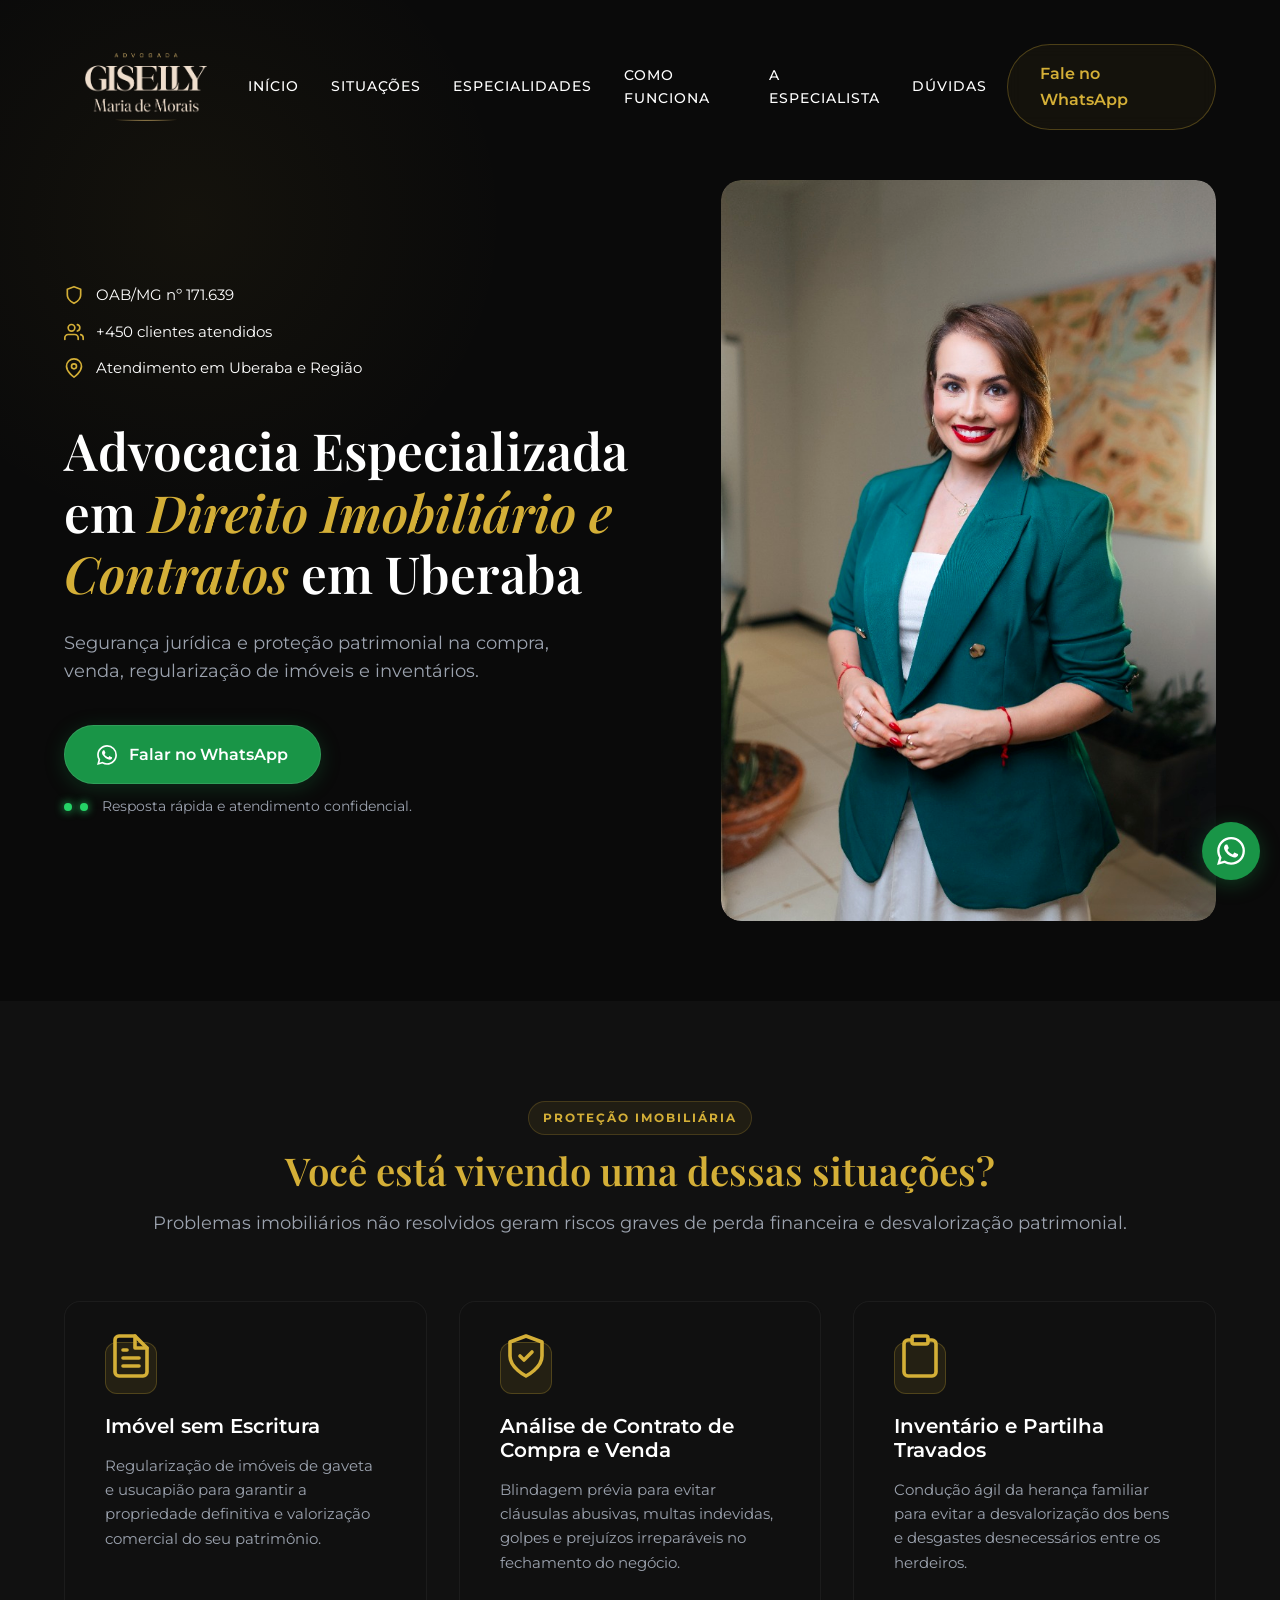
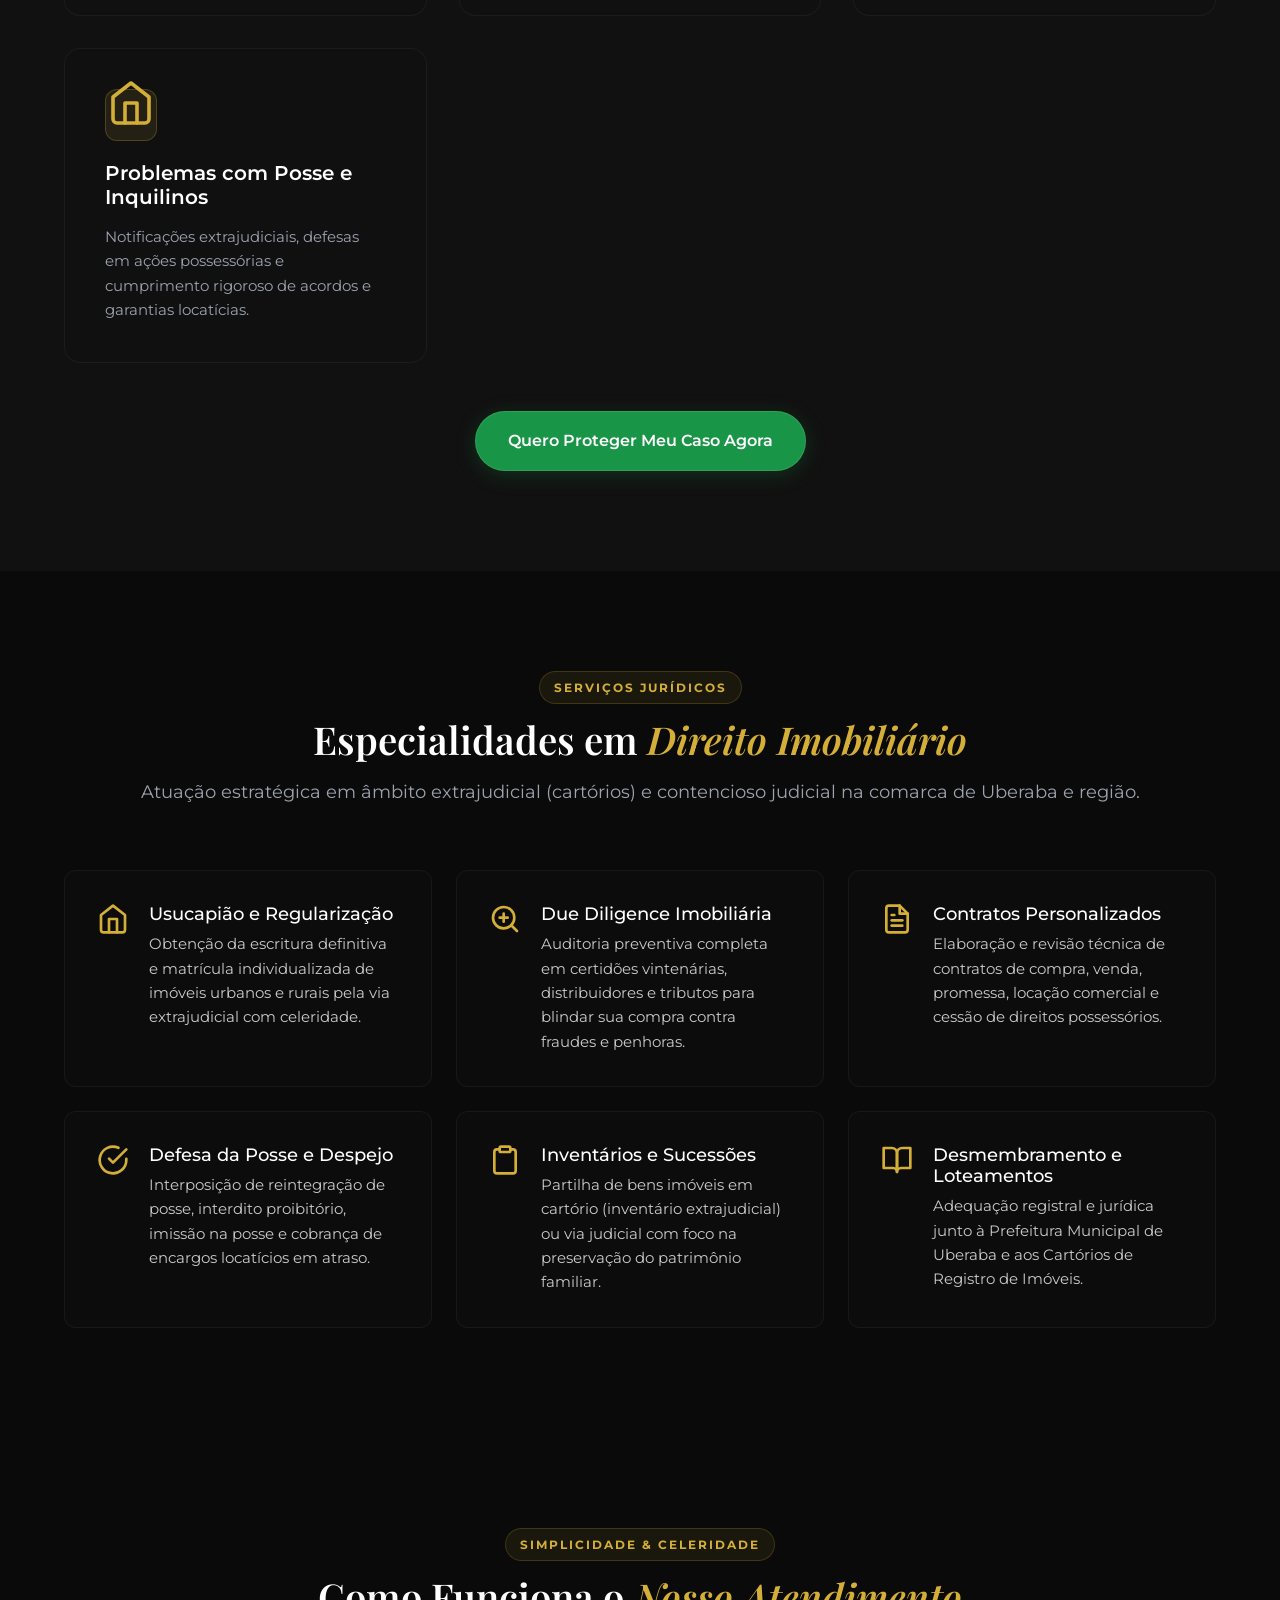
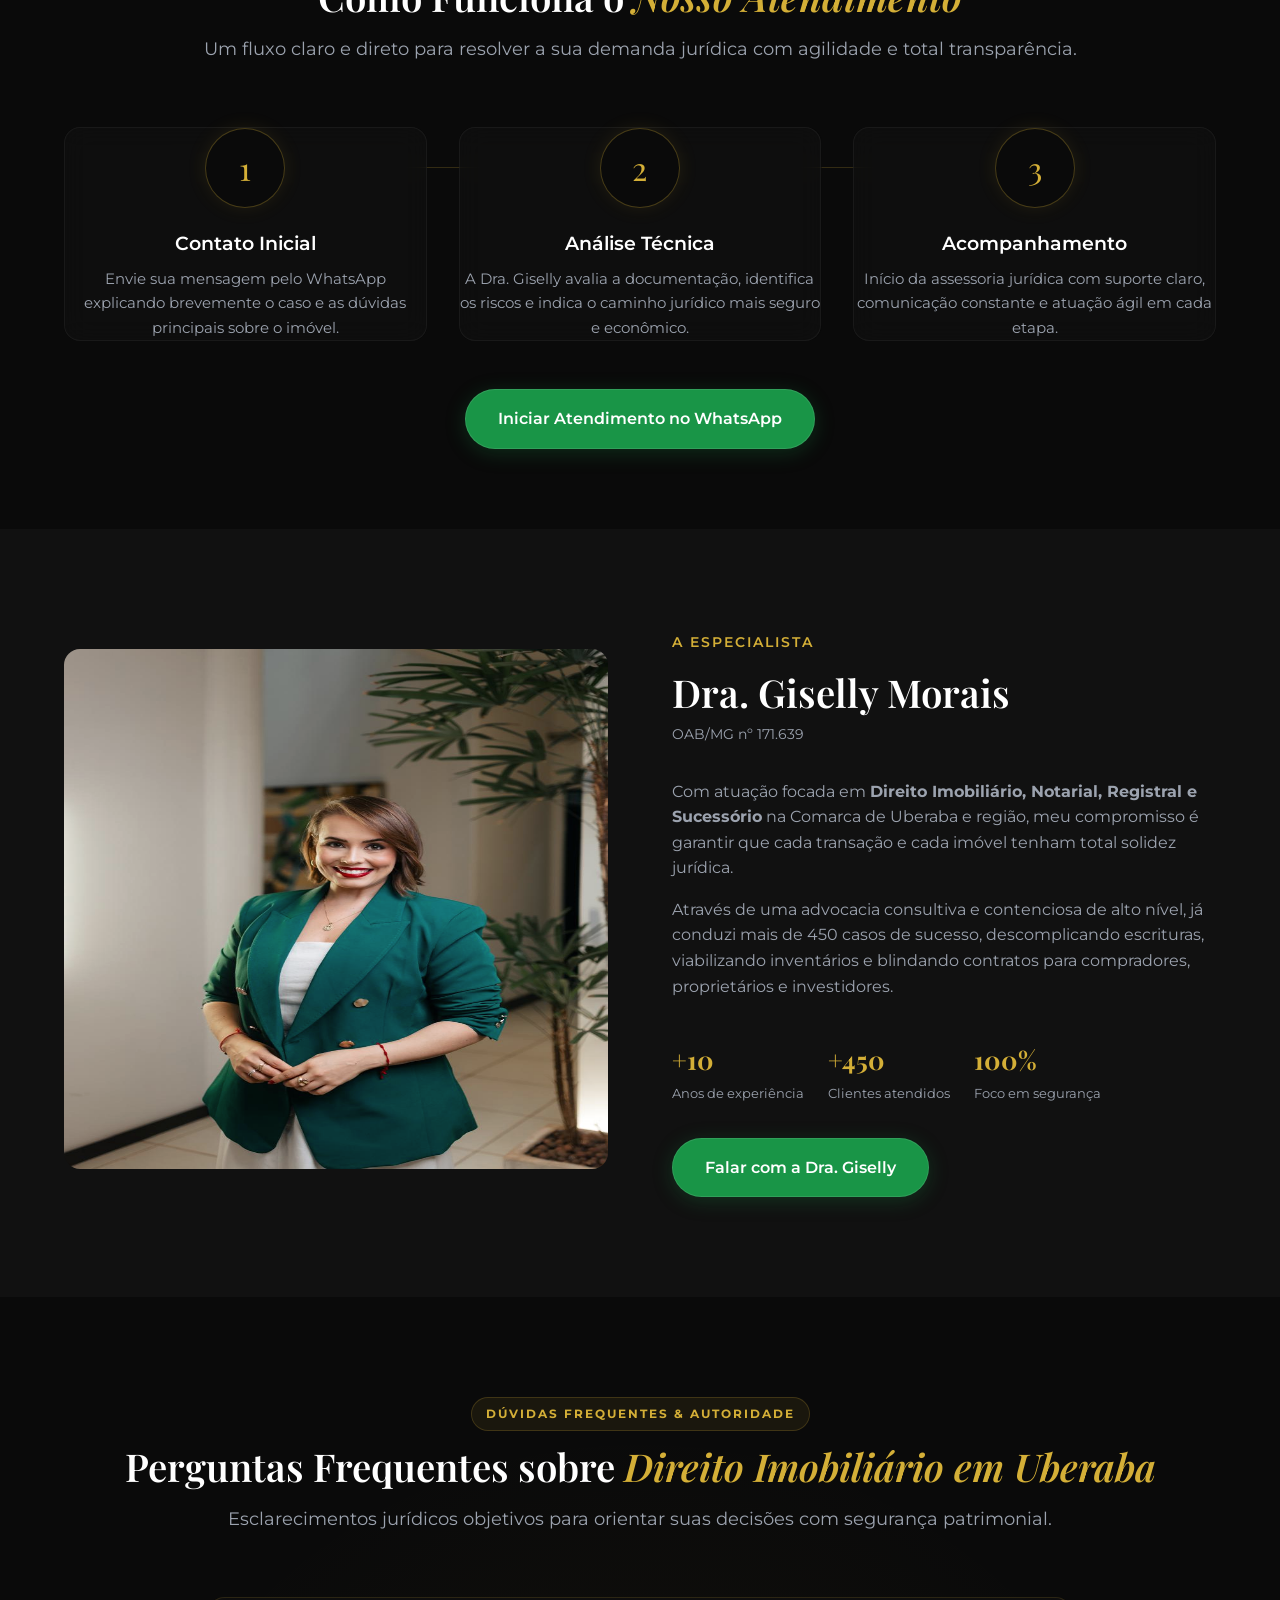
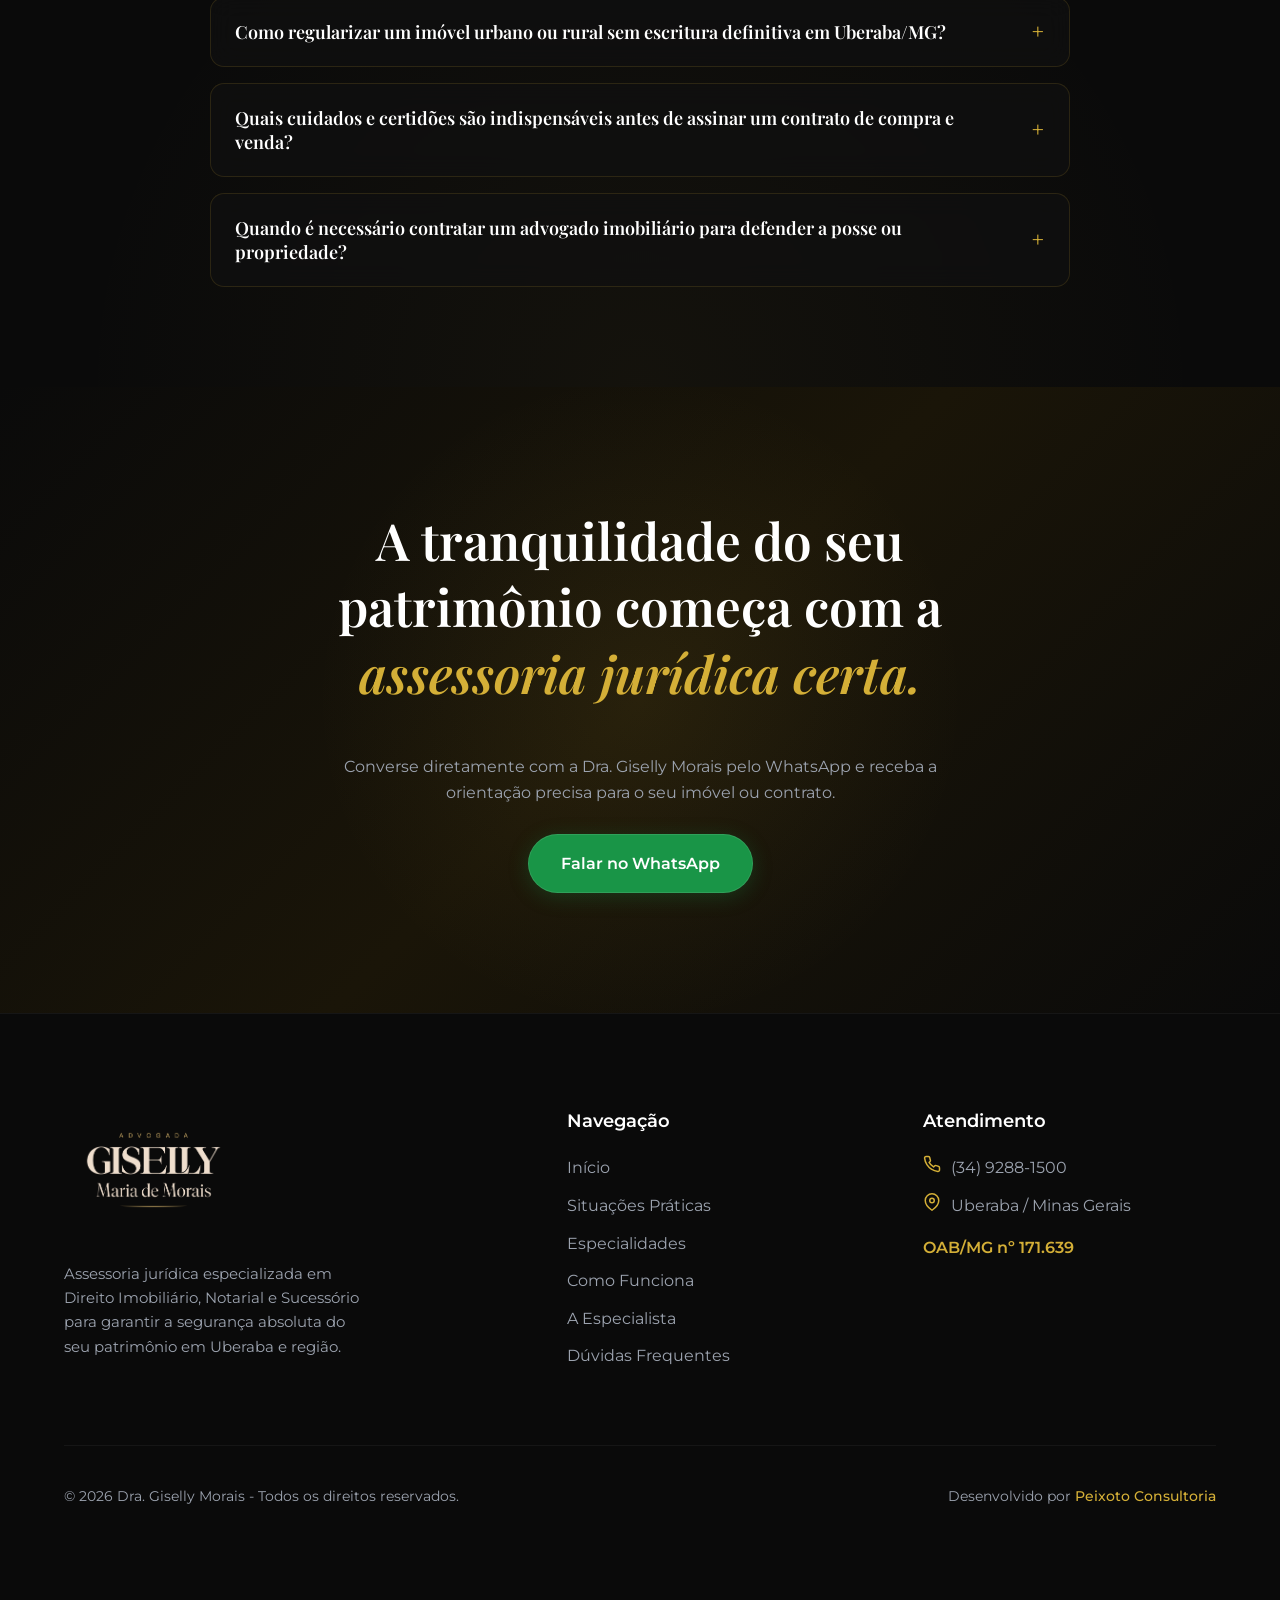
==== index.html @ 1cab0e13 "feat: landing page CRO + SEO Semantico Dra Giselly Morais" ====
<!DOCTYPE html>
<html lang="pt-BR">
<head>
    <!-- Google tag (gtag.js) - Google Ads -->
    <script async src="https://www.googletagmanager.com/gtag/js?id=AW-16658443724"></script>
    <script>
      window.dataLayer = window.dataLayer || [];
      function gtag(){dataLayer.push(arguments);}
      gtag('js', new Date());
      gtag('config', 'AW-16658443724');
    </script>
    <script>
    function gtag_report_conversion(url) {
      var callback = function () {
        if (typeof(url) != 'undefined') {
          window.location = url;
        }
      };
      gtag('event', 'conversion', {
          'send_to': 'AW-16658443724/fCBTCJSKiawcEMzbroc-',
          'value': 1.0,
          'currency': 'BRL',
          'event_callback': callback
      });
      return false;
    }
    </script>

    <meta charset="UTF-8">
    <meta name="google-site-verification" content="yVgAucZfFv1yTHzDepUmLpa5om2t7-0emfUqDovCOzo" />
    <meta name="viewport" content="width=device-width, initial-scale=1.0, viewport-fit=cover" />
    <title>Dra. Giselly Morais | Advocacia Imobiliária e Contratos em Uberaba MG</title>
    <meta name="description" content="Advocacia especializada em Direito Imobiliário, contratos, usucapião, regularização de imóveis e inventários em Uberaba e região. Agende pelo WhatsApp com a Dra. Giselly Morais (OAB/MG 171.639).">
    <link rel="canonical" href="https://gisellymorais.adv.br/" />
    <link rel="icon" type="image/png" href="favicon.png" />
    <link rel="shortcut icon" href="favicon.png" />
    
    <!-- Google Fonts Preconnect -->
    <link rel="preconnect" href="https://fonts.googleapis.com">
    <link rel="preconnect" href="https://fonts.gstatic.com" crossorigin>
    <link href="https://fonts.googleapis.com/css2?family=Montserrat:wght@300;400;500;600;700&family=Playfair+Display:ital,wght@0,400;0,600;0,700;1,400;1,600&display=swap" rel="stylesheet">

    <!-- Premium Landing Assets -->
    <link rel="stylesheet" href="assets/premium-landing.css" />

    <!-- Schema.org JSON-LD (LegalService + FAQPage para GEO & IA) -->
    <script type="application/ld+json">
    {
      "@context": "https://schema.org",
      "@graph": [
        {
          "@type": "Attorney",
          "@id": "https://gisellymorais.adv.br/#attorney",
          "name": "Dra. Giselly Morais Advocacia Imobiliária",
          "image": "https://gisellymorais.adv.br/assets/img/logo-adv.png",
          "url": "https://gisellymorais.adv.br/",
          "telephone": "+55-34-9288-1500",
          "priceRange": "$$",
          "address": {
            "@type": "PostalAddress",
            "addressLocality": "Uberaba",
            "addressRegion": "MG",
            "addressCountry": "BR"
          },
          "geo": {
            "@type": "GeoCoordinates",
            "latitude": -19.747,
            "longitude": -47.939
          },
          "openingHoursSpecification": {
            "@type": "OpeningHoursSpecification",
            "dayOfWeek": [
              "Monday",
              "Tuesday",
              "Wednesday",
              "Thursday",
              "Friday"
            ],
            "opens": "08:30",
            "closes": "18:00"
          },
          "sameAs": [
            "https://www.instagram.com/dra.gisellymorais/"
          ],
          "knowsAbout": [
            "Direito Imobiliário",
            "Regularização de Imóveis",
            "Usucapião Extrajudicial",
            "Due Diligence Imobiliária",
            "Contratos de Compra e Venda",
            "Direito Sucessório e Inventário",
            "Ações Possessórias e Despejo"
          ]
        },
        {
          "@type": "FAQPage",
          "@id": "https://gisellymorais.adv.br/#faq",
          "mainEntity": [
            {
              "@type": "Question",
              "name": "Como regularizar um imóvel urbano ou rural sem escritura definitiva em Uberaba/MG?",
              "acceptedAnswer": {
                "@type": "Answer",
                "text": "A regularização de imóveis sem escritura pública é conduzida principalmente pela via administrativa extrajudicial nos Cartórios de Registro de Imóveis de Uberaba (1º e 2º Ofícios). Conforme a Lei Federal nº 6.015/1973 (Lei de Registros Públicos), imóveis adquiridos por contratos de gaveta, posse prolongada ou pendências de herança podem obter matrícula própria e escritura definitiva por meio de Usucapião Extrajudicial ou Adjudicação Compulsória, garantindo a propriedade jurídica definitiva sem a necessidade de um longo processo judicial."
              }
            },
            {
              "@type": "Question",
              "name": "Quais cuidados e certidões são indispensáveis antes de assinar um contrato de compra e venda?",
              "acceptedAnswer": {
                "@type": "Answer",
                "text": "Antes de assinar qualquer contrato ou realizar pagamentos, é indispensável a realização de uma Due Diligence Imobiliária (auditoria jurídica preventiva de risco). Esse processo inclui a análise da Certidão Vintenária com negativa de ônus e ações no Cartório de Registro de Imóveis competente, certidões negativas de distribuidores cíveis, criminais, fiscais e trabalhistas junto ao Tribunal de Justiça do Estado de Minas Gerais (TJMG) e à Justiça Federal, além de certidões negativas de débitos municipais (IPTU) na Prefeitura de Uberaba, blindando o comprador contra riscos de fraudes, penhoras ou anulação da venda."
              }
            },
            {
              "@type": "Question",
              "name": "Quando é necessário contratar um advogado imobiliário para defender a posse ou propriedade?",
              "acceptedAnswer": {
                "@type": "Answer",
                "text": "A contratação de uma assessoria jurídica especializada é urgente diante de ameaças de invasão (turbação ou esbulho possessório com pedido de liminar de reintegração), rescisões contratuais por atraso na entrega de obras (Lei do Distrato nº 13.786/2018), conflitos com inquilinos ou cobrança de aluguéis em atraso regidos pela Lei do Inquilinato (Lei Federal nº 8.245/1991), e partilhas de bens travadas em inventários. O acompanhamento especializado assegura rapidez cartorial e rigor técnico perante o Poder Judiciário."
              }
            }
          ]
        }
      ]
    }
    </script>
</head>
<body>
    <!-- Navbar -->
    <header class="navbar">
        <div class="container navbar-inner">
            <a href="#inicio" class="nav-logo">
                <img src="assets/img/logo-adv.png" alt="Dra. Giselly Morais - Advocacia Imobiliária" />
            </a>
            <nav class="nav-links">
                <a href="#inicio">Início</a>
                <a href="#situacoes">Situações</a>
                <a href="#servicos">Especialidades</a>
                <a href="#atendimento">Como Funciona</a>
                <a href="#sobre">A Especialista</a>
                <a href="#faq">Dúvidas</a>
            </nav>
            <a href="https://wa.me/553492881500?text=Olá,%20Dra.%20Giselly!%20Preciso%20de%20uma%20orientação%20jurídica%20sobre%20um%20imóvel/contrato." target="_blank" rel="noopener noreferrer" class="btn btn-gold-outline nav-cta">
                Fale no WhatsApp
            </a>
            <button class="nav-toggle" aria-label="Abrir Menu">☰</button>
        </div>
    </header>

    <!-- 1. HERO SECTION (Dobra 1 - Acima da Rolagem) -->
    <section id="inicio" class="hero">
        <div class="hero-bg-glow"></div>
        <div class="container hero-grid">
            <div class="hero-content fade-in-up">
                <div class="hero-badges">
                    <span class="badge">
                        <svg viewBox="0 0 24 24" fill="none" stroke="currentColor" stroke-width="2" stroke-linecap="round" stroke-linejoin="round"><path d="M12 22s8-4 8-10V5l-8-3-8 3v7c0 6 8 10 8 10z"></path></svg>
                        OAB/MG nº 171.639
                    </span>
                    <span class="badge">
                        <svg viewBox="0 0 24 24" fill="none" stroke="currentColor" stroke-width="2" stroke-linecap="round" stroke-linejoin="round"><path d="M17 21v-2a4 4 0 0 0-4-4H5a4 4 0 0 0-4 4v2"></path><circle cx="9" cy="7" r="4"></circle><path d="M23 21v-2a4 4 0 0 0-3-3.87"></path><path d="M16 3.13a4 4 0 0 1 0 7.75"></path></svg>
                        +450 clientes atendidos
                    </span>
                    <span class="badge">
                        <svg viewBox="0 0 24 24" fill="none" stroke="currentColor" stroke-width="2" stroke-linecap="round" stroke-linejoin="round"><path d="M21 10c0 7-9 13-9 13s-9-6-9-13a9 9 0 0 1 18 0z"></path><circle cx="12" cy="10" r="3"></circle></svg>
                        Atendimento em Uberaba e Região
                    </span>
                </div>
                
                <h1>Advocacia Especializada em <span class="text-gold italic">Direito Imobiliário e Contratos</span> em Uberaba</h1>
                <p class="hero-lead">Segurança jurídica e proteção patrimonial na compra, venda, regularização de imóveis e inventários.</p>
                
                <div class="hero-cta-wrapper">
                    <a href="https://wa.me/553492881500?text=Olá,%20Dra.%20Giselly!%20Preciso%20de%20uma%20orientação%20jurídica%20sobre%20um%20imóvel/contrato." target="_blank" rel="noopener noreferrer" class="btn btn-whatsapp pulse-glow">
                        <svg viewBox="0 0 24 24" width="20" height="20" fill="currentColor"><path d="M17.472 14.382c-.297-.149-1.758-.867-2.03-.967-.273-.099-.471-.148-.67.15-.197.297-.767.966-.94 1.164-.173.199-.347.223-.644.075-.297-.15-1.255-.463-2.39-1.475-.883-.788-1.48-1.761-1.653-2.059-.173-.297-.018-.458.13-.606.134-.133.298-.347.446-.52.149-.174.198-.298.298-.497.099-.198.05-.371-.025-.52-.075-.149-.669-1.612-.916-2.207-.242-.579-.487-.5-.669-.51-.173-.008-.371-.01-.57-.01-.198 0-.52.074-.792.372-.272.297-1.04 1.016-1.04 2.479 0 1.462 1.065 2.875 1.213 3.074.149.198 2.096 3.2 5.077 4.487.709.306 1.262.489 1.694.625.712.227 1.36.195 1.871.118.571-.085 1.758-.719 2.006-1.413.248-.694.248-1.289.173-1.413-.074-.124-.272-.198-.57-.347m-5.421 7.403h-.004a9.87 9.87 0 01-5.031-1.378l-.361-.214-3.741.982.998-3.648-.235-.374a9.86 9.86 0 01-1.51-5.26c.001-5.45 4.436-9.884 9.888-9.884 2.64 0 5.122 1.03 6.988 2.898a9.825 9.825 0 012.893 6.994c-.003 5.45-4.437 9.884-9.885 9.884m8.413-18.297A11.815 11.815 0 0012.05 0C5.495 0 .16 5.335.157 11.892c0 2.096.547 4.142 1.588 5.945L.057 24l6.305-1.654a11.882 11.882 0 005.683 1.448h.005c6.554 0 11.89-5.335 11.893-11.893a11.821 11.821 0 00-3.48-8.413z"/></svg>
                        Falar no WhatsApp
                    </a>
                    <span class="microcopy"><i class="dot-online"></i> Resposta rápida e atendimento confidencial.</span>
                </div>
            </div>
            
            <div class="hero-image-wrapper fade-in-up" style="transition-delay: 0.15s">
                <div class="hero-image-frame">
                    <img src="assets/img/giselly-hero.jpg" alt="Dra. Giselly Morais - Advogada em Uberaba" class="hero-image" width="460" height="580" />
                </div>
            </div>
        </div>
    </section>

    <!-- 2. SEÇÃO DE DORES & SITUAÇÕES PRÁTICAS -->
    <section id="situacoes" class="dores-section">
        <div class="container">
            <div class="section-header fade-in-up">
                <span class="section-tag">PROTEÇÃO IMOBILIÁRIA</span>
                <h2 class="text-gold">Você está vivendo uma dessas situações?</h2>
                <p>Problemas imobiliários não resolvidos geram riscos graves de perda financeira e desvalorização patrimonial.</p>
            </div>
            
            <div class="dores-grid">
                <!-- Card 1 -->
                <div class="dor-card glass-panel fade-in-up">
                    <div class="dor-icon-wrap">
                        <svg class="dor-icon" viewBox="0 0 24 24" fill="none" stroke="currentColor" stroke-width="1.8" stroke-linecap="round" stroke-linejoin="round"><path d="M14 2H6a2 2 0 0 0-2 2v16a2 2 0 0 0 2 2h12a2 2 0 0 0 2-2V8z"></path><polyline points="14 2 14 8 20 8"></polyline><line x1="16" y1="13" x2="8" y2="13"></line><line x1="16" y1="17" x2="8" y2="17"></line><polyline points="10 9 9 9 8 9"></polyline></svg>
                    </div>
                    <h3>Imóvel sem Escritura</h3>
                    <p>Regularização de imóveis de gaveta e usucapião para garantir a propriedade definitiva e valorização comercial do seu patrimônio.</p>
                </div>
                
                <!-- Card 2 -->
                <div class="dor-card glass-panel fade-in-up" style="transition-delay: 0.1s">
                    <div class="dor-icon-wrap">
                        <svg class="dor-icon" viewBox="0 0 24 24" fill="none" stroke="currentColor" stroke-width="1.8" stroke-linecap="round" stroke-linejoin="round"><path d="M12 22s8-4 8-10V5l-8-3-8 3v7c0 6 8 10 8 10z"></path><path d="m9 12 2 2 4-4"></path></svg>
                    </div>
                    <h3>Análise de Contrato de Compra e Venda</h3>
                    <p>Blindagem prévia para evitar cláusulas abusivas, multas indevidas, golpes e prejuízos irreparáveis no fechamento do negócio.</p>
                </div>
                
                <!-- Card 3 -->
                <div class="dor-card glass-panel fade-in-up" style="transition-delay: 0.2s">
                    <div class="dor-icon-wrap">
                        <svg class="dor-icon" viewBox="0 0 24 24" fill="none" stroke="currentColor" stroke-width="1.8" stroke-linecap="round" stroke-linejoin="round"><path d="M16 4h2a2 2 0 0 1 2 2v14a2 2 0 0 1-2 2H6a2 2 0 0 1-2-2V6a2 2 0 0 1 2-2h2"></path><rect x="8" y="2" width="8" height="4" rx="1" ry="1"></rect></svg>
                    </div>
                    <h3>Inventário e Partilha Travados</h3>
                    <p>Condução ágil da herança familiar para evitar a desvalorização dos bens e desgastes desnecessários entre os herdeiros.</p>
                </div>
                
                <!-- Card 4 -->
                <div class="dor-card glass-panel fade-in-up" style="transition-delay: 0.3s">
                    <div class="dor-icon-wrap">
                        <svg class="dor-icon" viewBox="0 0 24 24" fill="none" stroke="currentColor" stroke-width="1.8" stroke-linecap="round" stroke-linejoin="round"><path d="M3 9l9-7 9 7v11a2 2 0 0 1-2 2H5a2 2 0 0 1-2-2z"></path><polyline points="9 22 9 12 15 12 15 22"></polyline></svg>
                    </div>
                    <h3>Problemas com Posse e Inquilinos</h3>
                    <p>Notificações extrajudiciais, defesas em ações possessórias e cumprimento rigoroso de acordos e garantias locatícias.</p>
                </div>
            </div>

            <div class="section-center-cta fade-in-up">
                <a href="https://wa.me/553492881500?text=Olá,%20Dra.%20Giselly!%20Preciso%20de%20uma%20orientação%20jurídica%20sobre%20um%20imóvel/contrato." target="_blank" rel="noopener noreferrer" class="btn btn-whatsapp">
                    Quero Proteger Meu Caso Agora
                </a>
            </div>
        </div>
    </section>

    <!-- ESPECIALIDADES -->
    <section id="servicos" class="servicos-section">
        <div class="container">
            <div class="section-header fade-in-up">
                <span class="section-tag">SERVIÇOS JURÍDICOS</span>
                <h2>Especialidades em <span class="text-gold italic">Direito Imobiliário</span></h2>
                <p>Atuação estratégica em âmbito extrajudicial (cartórios) e contencioso judicial na comarca de Uberaba e região.</p>
            </div>
            
            <div class="servicos-grid">
                <div class="servico-card fade-in-up">
                    <svg class="servico-icon" viewBox="0 0 24 24" fill="none" stroke="currentColor" stroke-width="2" stroke-linecap="round" stroke-linejoin="round"><path d="M3 9l9-7 9 7v11a2 2 0 0 1-2 2H5a2 2 0 0 1-2-2z"></path><polyline points="9 22 9 12 15 12 15 22"></polyline></svg>
                    <div class="servico-content">
                        <h3>Usucapião e Regularização</h3>
                        <p>Obtenção da escritura definitiva e matrícula individualizada de imóveis urbanos e rurais pela via extrajudicial com celeridade.</p>
                    </div>
                </div>
                
                <div class="servico-card fade-in-up">
                    <svg class="servico-icon" viewBox="0 0 24 24" fill="none" stroke="currentColor" stroke-width="2" stroke-linecap="round" stroke-linejoin="round"><circle cx="11" cy="11" r="8"></circle><line x1="21" y1="21" x2="16.65" y2="16.65"></line><line x1="11" y1="8" x2="11" y2="14"></line><line x1="8" y1="11" x2="14" y2="11"></line></svg>
                    <div class="servico-content">
                        <h3>Due Diligence Imobiliária</h3>
                        <p>Auditoria preventiva completa em certidões vintenárias, distribuidores e tributos para blindar sua compra contra fraudes e penhoras.</p>
                    </div>
                </div>
                
                <div class="servico-card fade-in-up">
                    <svg class="servico-icon" viewBox="0 0 24 24" fill="none" stroke="currentColor" stroke-width="2" stroke-linecap="round" stroke-linejoin="round"><path d="M14 2H6a2 2 0 0 0-2 2v16a2 2 0 0 0 2 2h12a2 2 0 0 0 2-2V8z"></path><polyline points="14 2 14 8 20 8"></polyline><line x1="16" y1="13" x2="8" y2="13"></line><line x1="16" y1="17" x2="8" y2="17"></line><polyline points="10 9 9 9 8 9"></polyline></svg>
                    <div class="servico-content">
                        <h3>Contratos Personalizados</h3>
                        <p>Elaboração e revisão técnica de contratos de compra, venda, promessa, locação comercial e cessão de direitos possessórios.</p>
                    </div>
                </div>
                
                <div class="servico-card fade-in-up">
                    <svg class="servico-icon" viewBox="0 0 24 24" fill="none" stroke="currentColor" stroke-width="2" stroke-linecap="round" stroke-linejoin="round"><path d="M22 11.08V12a10 10 0 1 1-5.93-9.14"></path><polyline points="22 4 12 14.01 9 11.01"></polyline></svg>
                    <div class="servico-content">
                        <h3>Defesa da Posse e Despejo</h3>
                        <p>Interposição de reintegração de posse, interdito proibitório, imissão na posse e cobrança de encargos locatícios em atraso.</p>
                    </div>
                </div>
                
                <div class="servico-card fade-in-up">
                    <svg class="servico-icon" viewBox="0 0 24 24" fill="none" stroke="currentColor" stroke-width="2" stroke-linecap="round" stroke-linejoin="round"><path d="M16 4h2a2 2 0 0 1 2 2v14a2 2 0 0 1-2 2H6a2 2 0 0 1-2-2V6a2 2 0 0 1 2-2h2"></path><rect x="8" y="2" width="8" height="4" rx="1" ry="1"></rect></svg>
                    <div class="servico-content">
                        <h3>Inventários e Sucessões</h3>
                        <p>Partilha de bens imóveis em cartório (inventário extrajudicial) ou via judicial com foco na preservação do patrimônio familiar.</p>
                    </div>
                </div>
                
                <div class="servico-card fade-in-up">
                    <svg class="servico-icon" viewBox="0 0 24 24" fill="none" stroke="currentColor" stroke-width="2" stroke-linecap="round" stroke-linejoin="round"><path d="M2 3h6a4 4 0 0 1 4 4v14a3 3 0 0 0-3-3H2z"></path><path d="M22 3h-6a4 4 0 0 0-4 4v14a3 3 0 0 1 3-3h7z"></path></svg>
                    <div class="servico-content">
                        <h3>Desmembramento e Loteamentos</h3>
                        <p>Adequação registral e jurídica junto à Prefeitura Municipal de Uberaba e aos Cartórios de Registro de Imóveis.</p>
                    </div>
                </div>
            </div>
        </div>
    </section>

    <!-- 3. FLUXO DE ATENDIMENTO (3 Passos) -->
    <section id="atendimento" class="como-funciona-section">
        <div class="container">
            <div class="section-header fade-in-up">
                <span class="section-tag">SIMPLICIDADE & CELERIDADE</span>
                <h2>Como Funciona o <span class="text-gold italic">Nosso Atendimento</span></h2>
                <p>Um fluxo claro e direto para resolver a sua demanda jurídica com agilidade e total transparência.</p>
            </div>
            
            <div class="como-funciona-grid">
                <!-- Passo 1 -->
                <div class="passo-card glass-panel fade-in-up">
                    <div class="passo-numero">1</div>
                    <h3>Contato Inicial</h3>
                    <p>Envie sua mensagem pelo WhatsApp explicando brevemente o caso e as dúvidas principais sobre o imóvel.</p>
                </div>
                
                <!-- Passo 2 -->
                <div class="passo-card glass-panel fade-in-up" style="transition-delay: 0.1s">
                    <div class="passo-numero">2</div>
                    <h3>Análise Técnica</h3>
                    <p>A Dra. Giselly avalia a documentação, identifica os riscos e indica o caminho jurídico mais seguro e econômico.</p>
                </div>
                
                <!-- Passo 3 -->
                <div class="passo-card glass-panel fade-in-up" style="transition-delay: 0.2s">
                    <div class="passo-numero">3</div>
                    <h3>Acompanhamento</h3>
                    <p>Início da assessoria jurídica com suporte claro, comunicação constante e atuação ágil em cada etapa.</p>
                </div>
            </div>

            <div class="section-center-cta fade-in-up">
                <a href="https://wa.me/553492881500?text=Olá,%20Dra.%20Giselly!%20Preciso%20de%20uma%20orientação%20jurídica%20sobre%20um%20imóvel/contrato." target="_blank" rel="noopener noreferrer" class="btn btn-whatsapp">
                    Iniciar Atendimento no WhatsApp
                </a>
            </div>
        </div>
    </section>

    <!-- SOBRE A ESPECIALISTA -->
    <section id="sobre" class="sobre-section">
        <div class="container sobre-grid">
            <div class="sobre-image-wrapper fade-in-up">
                <div class="sobre-image-frame">
                    <img src="assets/img/giselly-sobre.jpg" alt="Dra. Giselly Morais - Advogada Especialista em Direito Imobiliário" class="sobre-image" width="440" height="520" />
                </div>
            </div>
            <div class="sobre-content fade-in-up">
                <span class="sobre-label">A ESPECIALISTA</span>
                <h2>Dra. Giselly Morais</h2>
                <span class="sobre-oab">OAB/MG nº 171.639</span>
                
                <div class="sobre-bio">
                    <p>Com atuação focada em <strong>Direito Imobiliário, Notarial, Registral e Sucessório</strong> na Comarca de Uberaba e região, meu compromisso é garantir que cada transação e cada imóvel tenham total solidez jurídica.</p>
                    <p>Através de uma advocacia consultiva e contenciosa de alto nível, já conduzi mais de 450 casos de sucesso, descomplicando escrituras, viabilizando inventários e blindando contratos para compradores, proprietários e investidores.</p>
                </div>

                <div class="numeros-inline">
                    <div class="num-box">
                        <strong>+10</strong>
                        <span>Anos de experiência</span>
                    </div>
                    <div class="num-box">
                        <strong>+450</strong>
                        <span>Clientes atendidos</span>
                    </div>
                    <div class="num-box">
                        <strong>100%</strong>
                        <span>Foco em segurança</span>
                    </div>
                </div>
                
                <a href="https://wa.me/553492881500?text=Olá,%20Dra.%20Giselly!%20Preciso%20de%20uma%20orientação%20jurídica%20sobre%20um%20imóvel/contrato." target="_blank" rel="noopener noreferrer" class="btn btn-whatsapp">
                    Falar com a Dra. Giselly
                </a>
            </div>
        </div>
    </section>

    <!-- 4. SEÇÃO DE FAQ ESTRUTURADO (SEO Semântico & GEO - Acordeão Interativo) -->
    <section id="faq" class="faq-section">
        <div class="container">
            <div class="section-header fade-in-up">
                <span class="section-tag">DÚVIDAS FREQUENTES & AUTORIDADE</span>
                <h2>Perguntas Frequentes sobre <span class="text-gold italic">Direito Imobiliário em Uberaba</span></h2>
                <p>Esclarecimentos jurídicos objetivos para orientar suas decisões com segurança patrimonial.</p>
            </div>

            <div class="faq-accordion">
                <!-- Pergunta 1 -->
                <div class="faq-item glass-panel fade-in-up">
                    <button type="button" class="faq-question" aria-expanded="false">
                        <span>Como regularizar um imóvel urbano ou rural sem escritura definitiva em Uberaba/MG?</span>
                        <span class="faq-icon" aria-hidden="true">+</span>
                    </button>
                    <div class="faq-answer">
                        <div class="faq-answer-inner">
                            <p><strong>A regularização de imóveis sem escritura pública é conduzida principalmente pela via administrativa extrajudicial nos Cartórios de Registro de Imóveis de Uberaba (1º e 2º Ofícios).</strong></p>
                            <p>Conforme a Lei Federal nº 6.015/1973 (Lei de Registros Públicos), imóveis adquiridos por contratos de gaveta, posse prolongada ou pendências de herança podem obter matrícula própria e escritura definitiva por meio de <strong>Usucapião Extrajudicial</strong> ou <strong>Adjudicação Compulsória</strong>.</p>
                            <p>Esse procedimento em cartório de notas e registros elimina a morosidade do Judiciário, assegurando a propriedade jurídica plena e permitindo que o imóvel seja vendido, financiado ou transmitido a herdeiros sem entraves.</p>
                        </div>
                    </div>
                </div>

                <!-- Pergunta 2 -->
                <div class="faq-item glass-panel fade-in-up" style="transition-delay: 0.1s">
                    <button type="button" class="faq-question" aria-expanded="false">
                        <span>Quais cuidados e certidões são indispensáveis antes de assinar um contrato de compra e venda?</span>
                        <span class="faq-icon" aria-hidden="true">+</span>
                    </button>
                    <div class="faq-answer">
                        <div class="faq-answer-inner">
                            <p><strong>Antes de assinar qualquer contrato ou realizar pagamentos, é indispensável a realização de uma Due Diligence Imobiliária (auditoria jurídica preventiva de risco).</strong></p>
                            <p>Essa auditoria abrange a análise da Certidão Vintenária com negativa de ônus reais e ações no Cartório de Registro de Imóveis competente, certidões negativas de distribuidores cíveis, criminais, fiscais e trabalhistas junto ao Tribunal de Justiça do Estado de Minas Gerais (TJMG) e à Justiça Federal, além da Certidão Negativa de Débitos Municipais (IPTU) na Prefeitura Municipal de Uberaba.</p>
                            <p>Esse exame técnico criterioso impede a perda do bem por fraudes contra credores, penhoras fiscais ou vícios ocultos do antigo vendedor.</p>
                        </div>
                    </div>
                </div>

                <!-- Pergunta 3 -->
                <div class="faq-item glass-panel fade-in-up" style="transition-delay: 0.2s">
                    <button type="button" class="faq-question" aria-expanded="false">
                        <span>Quando é necessário contratar um advogado imobiliário para defender a posse ou propriedade?</span>
                        <span class="faq-icon" aria-hidden="true">+</span>
                    </button>
                    <div class="faq-answer">
                        <div class="faq-answer-inner">
                            <p><strong>A contratação de uma assessoria jurídica especializada é urgente diante de ameaças de invasão, litígios contratuais ou inadimplência grave.</strong></p>
                            <p>Os principais cenários envolvem: (1) Ações possessórias de reintegração de posse e interdito proibitório em caso de esbulho ou turbação; (2) Rescisões contratuais por atraso na entrega de obras com base na Lei do Distrato Imobiliário (Lei nº 13.786/2018); (3) Despejo e cobrança de aluguéis regidos pela Lei do Inquilinato (Lei Federal nº 8.245/1991); e (4) Partilhas litigiosas em inventários.</p>
                            <p>A intervenção ágil de um advogado especialista impede a perda de prazos liminares decisivos e preserva o valor de mercado do imóvel.</p>
                        </div>
                    </div>
                </div>
            </div>
        </div>
    </section>

    <!-- CTA FINAL -->
    <section id="contato" class="cta-final-section">
        <div class="cta-final-glow"></div>
        <div class="container cta-final-content">
            <h2 class="fade-in-up">A tranquilidade do seu patrimônio começa com a <span class="text-gold italic">assessoria jurídica certa.</span></h2>
            <p class="fade-in-up" style="max-width: 620px; margin: 0 auto 28px; color: var(--text-muted);">Converse diretamente com a Dra. Giselly Morais pelo WhatsApp e receba a orientação precisa para o seu imóvel ou contrato.</p>
            <a href="https://wa.me/553492881500?text=Olá,%20Dra.%20Giselly!%20Preciso%20de%20uma%20orientação%20jurídica%20sobre%20um%20imóvel/contrato." target="_blank" rel="noopener noreferrer" class="btn btn-whatsapp fade-in-up pulse-glow" style="transition-delay: 0.15s;">
                Falar no WhatsApp
            </a>
        </div>
    </section>

    <!-- FOOTER -->
    <footer class="footer">
        <div class="container">
            <div class="footer-grid">
                <div class="footer-brand">
                    <img src="assets/img/logo-adv.png" alt="Dra. Giselly Morais Logo" />
                    <p>Assessoria jurídica especializada em Direito Imobiliário, Notarial e Sucessório para garantir a segurança absoluta do seu patrimônio em Uberaba e região.</p>
                </div>
                
                <div class="footer-nav">
                    <h4 class="footer-title">Navegação</h4>
                    <ul class="footer-links">
                        <li><a href="#inicio">Início</a></li>
                        <li><a href="#situacoes">Situações Práticas</a></li>
                        <li><a href="#servicos">Especialidades</a></li>
                        <li><a href="#atendimento">Como Funciona</a></li>
                        <li><a href="#sobre">A Especialista</a></li>
                        <li><a href="#faq">Dúvidas Frequentes</a></li>
                    </ul>
                </div>
                
                <div class="footer-contact">
                    <h4 class="footer-title">Atendimento</h4>
                    <p>
                        <svg viewBox="0 0 24 24" fill="none" stroke="currentColor" stroke-width="2" stroke-linecap="round" stroke-linejoin="round"><path d="M22 16.92v3a2 2 0 0 1-2.18 2 19.79 19.79 0 0 1-8.63-3.07 19.5 19.5 0 0 1-6-6 19.79 19.79 0 0 1-3.07-8.67A2 2 0 0 1 4.11 2h3a2 2 0 0 1 2 1.72 12.84 12.84 0 0 0 .7 2.81 2 2 0 0 1-.45 2.11L8.09 9.91a16 16 0 0 0 6 6l1.27-1.27a2 2 0 0 1 2.11-.45 12.84 12.84 0 0 0 2.81.7A2 2 0 0 1 22 16.92z"></path></svg>
                        (34) 9288-1500
                    </p>
                    <p>
                        <svg viewBox="0 0 24 24" fill="none" stroke="currentColor" stroke-width="2" stroke-linecap="round" stroke-linejoin="round"><path d="M21 10c0 7-9 13-9 13s-9-6-9-13a9 9 0 0 1 18 0z"></path><circle cx="12" cy="10" r="3"></circle></svg>
                        Uberaba / Minas Gerais
                    </p>
                    <p class="oab-highlight">OAB/MG nº 171.639</p>
                </div>
            </div>
            
            <div class="footer-bottom">
                <span>&copy; 2026 Dra. Giselly Morais - Todos os direitos reservados.</span>
                <span class="developer-credit">Desenvolvido por <a href="https://instagram.com/peixoto.consultoria" target="_blank" rel="noopener noreferrer">Peixoto Consultoria</a></span>
            </div>
        </div>
    </footer>

    <!-- 5. BOTÃO FLUTUANTE DE WHATSAPP -->
    <a href="https://wa.me/553492881500?text=Olá,%20Dra.%20Giselly!%20Preciso%20de%20uma%20orientação%20jurídica%20sobre%20um%20imóvel/contrato." target="_blank" rel="noopener noreferrer" class="whatsapp-float" aria-label="Fale conosco no WhatsApp">
        <svg viewBox="0 0 24 24" xmlns="http://www.w3.org/2000/svg">
            <path d="M17.472 14.382c-.297-.149-1.758-.867-2.03-.967-.273-.099-.471-.148-.67.15-.197.297-.767.966-.94 1.164-.173.199-.347.223-.644.075-.297-.15-1.255-.463-2.39-1.475-.883-.788-1.48-1.761-1.653-2.059-.173-.297-.018-.458.13-.606.134-.133.298-.347.446-.52.149-.174.198-.298.298-.497.099-.198.05-.371-.025-.52-.075-.149-.669-1.612-.916-2.207-.242-.579-.487-.5-.669-.51-.173-.008-.371-.01-.57-.01-.198 0-.52.074-.792.372-.272.297-1.04 1.016-1.04 2.479 0 1.462 1.065 2.875 1.213 3.074.149.198 2.096 3.2 5.077 4.487.709.306 1.262.489 1.694.625.712.227 1.36.195 1.871.118.571-.085 1.758-.719 2.006-1.413.248-.694.248-1.289.173-1.413-.074-.124-.272-.198-.57-.347m-5.421 7.403h-.004a9.87 9.87 0 01-5.031-1.378l-.361-.214-3.741.982.998-3.648-.235-.374a9.86 9.86 0 01-1.51-5.26c.001-5.45 4.436-9.884 9.888-9.884 2.64 0 5.122 1.03 6.988 2.898a9.825 9.825 0 012.893 6.994c-.003 5.45-4.437 9.884-9.885 9.884m8.413-18.297A11.815 11.815 0 0012.05 0C5.495 0 .16 5.335.157 11.892c0 2.096.547 4.142 1.588 5.945L.057 24l6.305-1.654a11.882 11.882 0 005.683 1.448h.005c6.554 0 11.89-5.335 11.893-11.893a11.821 11.821 0 00-3.48-8.413z"/>
        </svg>
    </a>

    <!-- MOBILE STICKY BOTTOM BAR -->
    <div class="mobile-sticky-cta">
        <a href="https://wa.me/553492881500?text=Olá,%20Dra.%20Giselly!%20Preciso%20de%20uma%20orientação%20jurídica%20sobre%20um%20imóvel/contrato." target="_blank" rel="noopener noreferrer" class="btn btn-whatsapp">
            <svg viewBox="0 0 24 24" width="18" height="18" fill="currentColor"><path d="M17.472 14.382c-.297-.149-1.758-.867-2.03-.967-.273-.099-.471-.148-.67.15-.197.297-.767.966-.94 1.164-.173.199-.347.223-.644.075-.297-.15-1.255-.463-2.39-1.475-.883-.788-1.48-1.761-1.653-2.059-.173-.297-.018-.458.13-.606.134-.133.298-.347.446-.52.149-.174.198-.298.298-.497.099-.198.05-.371-.025-.52-.075-.149-.669-1.612-.916-2.207-.242-.579-.487-.5-.669-.51-.173-.008-.371-.01-.57-.01-.198 0-.52.074-.792.372-.272.297-1.04 1.016-1.04 2.479 0 1.462 1.065 2.875 1.213 3.074.149.198 2.096 3.2 5.077 4.487.709.306 1.262.489 1.694.625.712.227 1.36.195 1.871.118.571-.085 1.758-.719 2.006-1.413.248-.694.248-1.289.173-1.413-.074-.124-.272-.198-.57-.347m-5.421 7.403h-.004a9.87 9.87 0 01-5.031-1.378l-.361-.214-3.741.982.998-3.648-.235-.374a9.86 9.86 0 01-1.51-5.26c.001-5.45 4.436-9.884 9.888-9.884 2.64 0 5.122 1.03 6.988 2.898a9.825 9.825 0 012.893 6.994c-.003 5.45-4.437 9.884-9.885 9.884m8.413-18.297A11.815 11.815 0 0012.05 0C5.495 0 .16 5.335.157 11.892c0 2.096.547 4.142 1.588 5.945L.057 24l6.305-1.654a11.882 11.882 0 005.683 1.448h.005c6.554 0 11.89-5.335 11.893-11.893a11.821 11.821 0 00-3.48-8.413z"/>
        </svg>
    </a>

    <!-- MOBILE STICKY BOTTOM BAR -->
    <div class="mobile-sticky-cta">
        <a href="https://wa.me/553492881500?text=Olá,%20Dra.%20Giselly!%20Preciso%20de%20uma%20orientação%20jurídica%20sobre%20um%20imóvel/contrato." target="_blank" rel="noopener noreferrer" class="btn btn-whatsapp">
            <svg viewBox="0 0 24 24" width="18" height="18" fill="currentColor"><path d="M17.472 14.382c-.297-.149-1.758-.867-2.03-.967-.273-.099-.471-.148-.67.15-.197.297-.767.966-.94 1.164-.173.199-.347.223-.644.075-.297-.15-1.255-.463-2.39-1.475-.883-.788-1.48-1.761-1.653-2.059-.173-.297-.018-.458.13-.606.134-.133.298-.347.446-.52.149-.174.198-.298.298-.497.099-.198.05-.371-.025-.52-.075-.149-.669-1.612-.916-2.207-.242-.579-.487-.5-.669-.51-.173-.008-.371-.01-.57-.01-.198 0-.52.074-.792.372-.272.297-1.04 1.016-1.04 2.479 0 1.462 1.065 2.875 1.213 3.074.149.198 2.096 3.2 5.077 4.487.709.306 1.262.489 1.694.625.712.227 1.36.195 1.871.118.571-.085 1.758-.719 2.006-1.413.248-.694.248-1.289.173-1.413-.074-.124-.272-.198-.57-.347m-5.421 7.403h-.004a9.87 9.87 0 01-5.031-1.378l-.361-.214-3.741.982.998-3.648-.235-.374a9.86 9.86 0 01-1.51-5.26c.001-5.45 4.436-9.884 9.888-9.884 2.64 0 5.122 1.03 6.988 2.898a9.825 9.825 0 012.893 6.994c-.003 5.45-4.437 9.884-9.885 9.884m8.413-18.297A11.815 11.815 0 0012.05 0C5.495 0 .16 5.335.157 11.892c0 2.096.547 4.142 1.588 5.945L.057 24l6.305-1.654a11.882 11.882 0 005.683 1.448h.005c6.554 0 11.89-5.335 11.893-11.893a11.821 11.821 0 00-3.48-8.413z"/>
        </svg>
        Falar no WhatsApp
    </div>

    <!-- Scripts -->
    <script src="assets/premium-landing.js"></script>
</body>
</html>
---- assets/premium-landing.css ----
@import url('https://fonts.googleapis.com/css2?family=Montserrat:wght@300;400;500;600;700&family=Playfair+Display:ital,wght@0,400;0,600;0,700;1,400;1,600&display=swap');

:root {
  --bg-color: #0a0a0a;
  --surface-color: #111111;
  --gold: #d4af37;
  --gold-light: #f0d060;
  --text-primary: #ffffff;
  --text-muted: #9ca3af;
  --cta-green: #25d366;
  --cta-green-hover: #1ebd5b;
  --font-heading: 'Playfair Display', serif;
  --font-body: 'Montserrat', sans-serif;
  --transition: all 0.3s cubic-bezier(0.4, 0, 0.2, 1);
}

* {
  margin: 0;
  padding: 0;
  box-sizing: border-box;
}

html {
  scroll-behavior: smooth;
  overflow-x: hidden;
}

body {
  font-family: var(--font-body);
  background-color: var(--bg-color);
  color: var(--text-primary);
  line-height: 1.6;
  overflow-x: hidden;
  -webkit-font-smoothing: antialiased;
}

/* Typography */
h1, h2, h3, h4, h5, h6 {
  font-family: var(--font-heading);
  font-weight: 600;
  line-height: 1.2;
}

.text-gold { color: var(--gold); }
.text-muted { color: var(--text-muted); }
.italic { font-style: italic; }

/* Utilities */
.container {
  width: 100%;
  max-width: 1200px;
  margin: 0 auto;
  padding: 0 24px;
}

.glass-panel {
  background: rgba(17, 17, 17, 0.6);
  backdrop-filter: blur(12px);
  -webkit-backdrop-filter: blur(12px);
  border: 1px solid rgba(255, 255, 255, 0.05);
  border-radius: 16px;
}

/* CTA Buttons */
.btn {
  display: inline-flex;
  align-items: center;
  justify-content: center;
  gap: 12px;
  padding: 16px 32px;
  font-family: var(--font-body);
  font-weight: 600;
  font-size: 1rem;
  text-decoration: none;
  border-radius: 50px;
  transition: var(--transition);
  cursor: pointer;
}

.btn-whatsapp {
  background: #199547;
  color: #fff;
  border: 1px solid rgba(255, 255, 255, 0.1);
  box-shadow: 0 4px 20px rgba(25, 149, 71, 0.25);
}

.btn-whatsapp:hover {
  background: #1ebd5b;
  box-shadow: 0 6px 25px rgba(25, 149, 71, 0.4);
  transform: translateY(-2px);
}

.btn-whatsapp-outline {
  background: rgba(37, 211, 102, 0.05);
  color: #25d366;
  border: 1px solid rgba(37, 211, 102, 0.3);
  backdrop-filter: blur(8px);
}

.btn-whatsapp-outline:hover {
  background: rgba(37, 211, 102, 0.15);
  border-color: rgba(37, 211, 102, 0.6);
  transform: translateY(-2px);
}

.btn-gold-outline {
  background: rgba(212, 175, 55, 0.05);
  color: var(--gold);
  border: 1px solid rgba(212, 175, 55, 0.3);
  backdrop-filter: blur(8px);
}

.btn-gold-outline:hover {
  background: rgba(212, 175, 55, 0.15);
  border-color: rgba(212, 175, 55, 0.6);
  transform: translateY(-2px);
}

/* Navbar */
.navbar {
  position: fixed;
  top: 0;
  width: 100%;
  z-index: 1000;
  transition: var(--transition);
  padding: 32px 0;
}

.navbar.scrolled {
  padding: 16px 0;
  background: rgba(10, 10, 10, 0.85);
  backdrop-filter: blur(16px);
  -webkit-backdrop-filter: blur(16px);
  border-bottom: 1px solid rgba(212, 175, 55, 0.1);
}

.navbar-inner {
  display: flex;
  justify-content: space-between;
  align-items: center;
  gap: 20px;
}

.nav-logo img {
  height: 110px;
  width: auto;
  transition: var(--transition);
  display: block;
}

.nav-links {
  display: flex;
  gap: 32px;
  align-items: center;
}

.nav-links a {
  color: var(--text-primary);
  text-decoration: none;
  font-size: 0.9rem;
  font-weight: 500;
  text-transform: uppercase;
  letter-spacing: 1px;
  transition: var(--transition);
}

.nav-links a:hover {
  color: var(--gold);
}

.nav-toggle {
  display: none;
  background: none;
  border: none;
  color: var(--gold);
  font-size: 1.5rem;
  cursor: pointer;
}

/* Hero Section */
.hero {
  min-height: 100vh;
  display: flex;
  align-items: center;
  padding-top: max(180px, 15vh);
  padding-bottom: 80px;
  position: relative;
  overflow: hidden;
}

.hero .container {
  display: grid;
  grid-template-columns: 1.2fr 1fr;
  gap: 64px;
  align-items: center;
  position: relative;
  z-index: 10;
}

.hero-bg-glow {
  position: absolute;
  top: -10%;
  left: -10%;
  width: 50vw;
  height: 50vw;
  background: radial-gradient(circle, rgba(212, 175, 55, 0.05) 0%, rgba(10, 10, 10, 0) 70%);
  z-index: 0;
  pointer-events: none;
}

.hero-content h1 {
  font-size: clamp(2.5rem, 4vw, 3.8rem);
  margin-bottom: 24px;
  max-width: 800px;
}

.hero-content p {
  font-size: 1.1rem;
  color: var(--text-muted);
  margin-bottom: 40px;
  max-width: 90%;
}

.hero-badges {
  display: flex;
  flex-direction: column;
  gap: 12px;
  margin-bottom: 40px;
}

.badge {
  display: inline-flex;
  align-items: center;
  gap: 12px;
  font-size: 0.95rem;
  color: var(--text-primary);
}

.badge svg {
  color: var(--gold);
  width: 20px;
  height: 20px;
}

.hero-cta-wrapper {
  display: flex;
  flex-direction: column;
  gap: 12px;
  align-items: flex-start;
}

.microcopy {
  font-size: 0.85rem;
  color: var(--text-muted);
  display: flex;
  align-items: center;
  gap: 8px;
}

.microcopy::before {
  content: '';
  display: inline-block;
  width: 8px;
  height: 8px;
  background: var(--cta-green);
  border-radius: 50%;
  box-shadow: 0 0 10px var(--cta-green);
  animation: pulse 2s infinite;
}

.hero-image-wrapper {
  position: relative;
  border-radius: 20px;
  overflow: hidden;
  z-index: 2;
}

.hero-image {
  width: 100%;
  height: 100%;
  object-fit: cover;
  object-position: center top;
  border-radius: 20px;
  filter: contrast(1.06) saturate(1.05) brightness(1.01) drop-shadow(0 18px 45px rgba(0,0,0,.28));
  image-rendering: high-quality;
  display: block;
}

/* Sections General */
section {
  padding: 100px 0;
  position: relative;
}

.section-header {
  text-align: center;
  margin-bottom: 64px;
}

.section-header h2 {
  font-size: clamp(2rem, 3vw, 3rem);
  margin-bottom: 16px;
}

.section-header p {
  color: var(--text-muted);
  font-size: 1.1rem;
}

/* Dores do Cliente */
.dores-section {
  background-color: var(--surface-color);
}

.dores-grid {
  display: grid;
  grid-template-columns: repeat(auto-fit, minmax(300px, 1fr));
  gap: 32px;
}

.dor-card {
  padding: 40px;
  transition: var(--transition);
}

.dor-card:hover {
  transform: translateY(-5px);
  border-color: rgba(212, 175, 55, 0.3);
  box-shadow: 0 10px 30px rgba(0,0,0,0.5);
}

.dor-icon {
  width: 48px;
  height: 48px;
  color: var(--gold);
  margin-bottom: 24px;
}

.dor-card h3 {
  font-size: 1.25rem;
  margin-bottom: 16px;
  font-family: var(--font-body);
}

.dor-card p {
  color: var(--text-muted);
  font-size: 0.95rem;
}

/* Serviços */
.servicos-grid {
  display: grid;
  grid-template-columns: repeat(auto-fit, minmax(300px, 1fr));
  gap: 24px;
}

.servico-card {
  display: flex;
  align-items: flex-start;
  gap: 20px;
  padding: 32px;
  background: rgba(17, 17, 17, 0.4);
  border: 1px solid rgba(255, 255, 255, 0.05);
  border-radius: 12px;
  transition: var(--transition);
}

.servico-card:hover {
  background: rgba(17, 17, 17, 0.8);
  border-color: rgba(212, 175, 55, 0.2);
}

.servico-icon {
  width: 32px;
  height: 32px;
  color: var(--gold);
  flex-shrink: 0;
}

.servico-card h3 {
  font-size: 1.1rem;
  font-family: var(--font-body);
  font-weight: 500;
  margin-bottom: 8px;
}

.servico-card p {
  color: rgba(255,255,255,.78);
  opacity: 1;
  display: block;
  font-size: 0.95rem;
}

.servicos-cta {
  text-align: center;
  margin-top: 64px;
}

/* Sobre */
.sobre-section {
  background-color: var(--surface-color);
}

.sobre-grid {
  display: grid;
  grid-template-columns: 1fr 1fr;
  gap: 64px;
  align-items: center;
}

.sobre-image-wrapper {
  position: relative;
}

.sobre-image {
  width: 100%;
  border-radius: 16px;
  filter: contrast(1.05) grayscale(0.2);
}

.sobre-label {
  display: inline-block;
  color: var(--gold);
  text-transform: uppercase;
  letter-spacing: 2px;
  font-size: 0.85rem;
  font-weight: 600;
  margin-bottom: 16px;
}

.sobre-content h2 {
  font-size: clamp(2rem, 3vw, 2.5rem);
  margin-bottom: 8px;
}

.sobre-oab {
  font-size: 0.9rem;
  color: var(--text-muted);
  margin-bottom: 32px;
  display: block;
}

.sobre-bio {
  color: var(--text-muted);
  margin-bottom: 40px;
}

.sobre-bio p {
  margin-bottom: 16px;
}

/* Numeros */
.numeros-section {
  position: relative;
  border-top: 1px solid rgba(212, 175, 55, 0.1);
  border-bottom: 1px solid rgba(212, 175, 55, 0.1);
  background: linear-gradient(90deg, rgba(10,10,10,1) 0%, rgba(17,17,17,1) 50%, rgba(10,10,10,1) 100%);
}

.numeros-grid {
  display: grid;
  grid-template-columns: repeat(4, 1fr);
  gap: 32px;
  text-align: center;
}

.numero-item .valor {
  font-size: 3rem;
  font-family: var(--font-heading);
  font-weight: 700;
  background: linear-gradient(135deg, var(--gold), var(--gold-light), var(--gold));
  -webkit-background-clip: text;
  -webkit-text-fill-color: transparent;
  background-clip: text;
  margin-bottom: 8px;
}

.numero-item .rotulo {
  color: var(--text-muted);
  font-size: 0.9rem;
  text-transform: uppercase;
  letter-spacing: 1px;
}

/* Como Funciona */
.como-funciona-section {
  padding-bottom: 80px;
}

.como-funciona-grid {
  display: grid;
  grid-template-columns: repeat(3, 1fr);
  gap: 32px;
  position: relative;
}

.como-funciona-grid::before {
  content: '';
  position: absolute;
  top: 40px;
  left: 10%;
  right: 10%;
  height: 1px;
  background: rgba(212, 175, 55, 0.2);
  z-index: 0;
}

.passo-card {
  text-align: center;
  position: relative;
  z-index: 1;
}

.passo-numero {
  width: 80px;
  height: 80px;
  background: var(--bg-color);
  border: 1px solid rgba(212, 175, 55, 0.3);
  border-radius: 50%;
  display: flex;
  align-items: center;
  justify-content: center;
  font-size: 2rem;
  font-family: var(--font-heading);
  color: var(--gold);
  margin: 0 auto 24px;
  box-shadow: 0 0 20px rgba(212, 175, 55, 0.1);
}

.passo-card h3 {
  font-family: var(--font-body);
  font-size: 1.2rem;
  margin-bottom: 12px;
}

.passo-card p {
  color: var(--text-muted);
  font-size: 0.95rem;
}

/* CTA Final */
.cta-final-section {
  text-align: center;
  padding: 120px 0;
  position: relative;
  background: linear-gradient(135deg, #0a0a0a 0%, #1a1508 50%, #0a0a0a 100%);
  overflow: hidden;
}

.cta-final-glow {
  position: absolute;
  top: 50%;
  left: 50%;
  transform: translate(-50%, -50%);
  width: 60vw;
  height: 60vw;
  background: radial-gradient(circle, rgba(212, 175, 55, 0.08) 0%, rgba(17, 17, 17, 0) 60%);
  pointer-events: none;
}

.cta-final-content {
  position: relative;
  z-index: 1;
  max-width: 800px;
  margin: 0 auto;
}

.cta-final-content h2 {
  font-size: clamp(2.5rem, 4vw, 3.5rem);
  color: var(--text-primary);
  margin-bottom: 48px;
  line-height: 1.3;
}

/* Footer */
.footer {
  border-top: 1px solid rgba(255, 255, 255, 0.05);
  padding: 96px 0 100px;
}

.footer-grid {
  display: grid;
  grid-template-columns: 1.5fr 1fr 1fr;
  gap: 64px;
  margin-bottom: 64px;
}

.footer-brand img {
  height: 120px;
  margin-bottom: 24px;
}

.footer-brand p {
  color: var(--text-muted);
  font-size: 0.95rem;
  max-width: 300px;
}

.footer-title {
  color: var(--text-primary);
  font-family: var(--font-body);
  font-size: 1.1rem;
  font-weight: 600;
  margin-bottom: 24px;
}

.footer-links {
  list-style: none;
}

.footer-links li {
  margin-bottom: 12px;
}

.footer-links a {
  color: var(--text-muted);
  text-decoration: none;
  transition: var(--transition);
}

.footer-links a:hover {
  color: var(--gold);
}

.footer-contact {
  color: var(--text-muted);
}

.footer-contact p {
  margin-bottom: 12px;
  display: flex;
  align-items: flex-start;
  gap: 10px;
}

.footer-contact .oab-highlight {
  color: var(--gold);
  font-weight: 600;
  margin-top: 16px;
}

.footer-contact svg {
  color: var(--gold);
  width: 18px;
}

.footer-bottom {
  border-top: 1px solid rgba(255, 255, 255, 0.05);
  padding-top: 40px;
  display: flex;
  justify-content: space-between;
  align-items: center;
  color: var(--text-muted);
  font-size: 0.85rem;
}

.developer-credit a {
  color: var(--gold);
  text-decoration: none;
  font-weight: 500;
  transition: var(--transition);
}

.developer-credit a:hover {
  color: var(--gold-light);
  text-decoration: underline;
}

/* ============================================
   MOBILE-FIRST OPTIMIZATIONS
   @mobile-first-design @ui-polish @visual-hierarchy
   ============================================ */

/* WhatsApp Floating Button - Premium Minimalista */
.whatsapp-float {
  position: fixed;
  bottom: 20px;
  right: 20px;
  width: 58px;
  height: 58px;
  border-radius: 999px;
  background: #199547;
  display: flex;
  align-items: center;
  justify-content: center;
  z-index: 999;
  box-shadow: 0 4px 20px rgba(25, 149, 71, 0.35);
  transition: var(--transition);
  animation: whatsapp-glow 3s ease-in-out infinite;
}

.whatsapp-float:hover {
  transform: scale(1.08) translateY(-3px);
  box-shadow: 0 8px 30px rgba(25, 149, 71, 0.5);
}

.whatsapp-float svg {
  width: 28px;
  height: 28px;
  fill: white;
}

@keyframes whatsapp-glow {
  0%, 100% { box-shadow: 0 4px 20px rgba(25, 149, 71, 0.35); }
  50% { box-shadow: 0 4px 30px rgba(25, 149, 71, 0.55), 0 0 15px rgba(37, 211, 102, 0.2); }
}

/* Mobile Sticky CTA Bar */
.mobile-sticky-cta {
  display: none;
  position: fixed;
  bottom: 0;
  left: 0;
  width: 100%;
  padding: 14px 20px;
  padding-bottom: calc(14px + env(safe-area-inset-bottom, 0px));
  backdrop-filter: blur(14px);
  -webkit-backdrop-filter: blur(14px);
  background: rgba(10, 10, 10, 0.88);
  border-top: 1px solid rgba(255, 255, 255, 0.08);
  z-index: 998;
}

.mobile-sticky-cta .btn {
  width: 100%;
  padding: 16px 24px;
  font-size: 0.95rem;
  justify-content: center;
}

/* ============================================
   TABLET BREAKPOINT (1100px)
   ============================================ */
@media (max-width: 1100px) {
  .hero .container, .sobre-grid {
    grid-template-columns: 1fr;
    gap: 48px;
    text-align: center;
  }
  
  .hero-cta-wrapper {
    align-items: center;
    margin: 0 auto;
  }
  
  .hero-badges {
    align-items: center;
  }

  .hero {
    padding-top: 140px;
    padding-bottom: 60px;
  }
  
  .hero-image-wrapper::after {
    background: linear-gradient(to top, var(--bg-color) 0%, transparent 20%);
  }
  
  .numeros-grid {
    grid-template-columns: repeat(2, 1fr);
    gap: 48px;
  }
  
  .como-funciona-grid {
    grid-template-columns: 1fr;
  }
  
  .como-funciona-grid::before {
    top: 0;
    bottom: 0;
    left: 50%;
    width: 1px;
    height: auto;
  }
  
  .footer-grid {
    grid-template-columns: 1fr;
    gap: 40px;
    text-align: center;
  }
  
  .footer-brand p {
    margin: 0 auto;
  }
  
  .footer-contact p {
    justify-content: center;
  }
  
  .footer-bottom {
    flex-direction: column;
    gap: 16px;
    text-align: center;
  }
}

/* ============================================
   MOBILE BREAKPOINT (768px)
   @mobile-first-design @high-converting-ui
   ============================================ */
@media (max-width: 768px) {
  /* Header Mobile - Premium Clean */
  .navbar {
    padding: 14px 0;
  }

  .navbar.scrolled {
    padding: 10px 0;
    background: rgba(10, 10, 10, 0.92);
  }

  .navbar-inner {
    padding: 0 16px;
  }

  .nav-logo img {
    height: 42px;
    width: auto;
  }

  .nav-links {
    display: none;
    position: fixed;
    top: 0;
    left: 0;
    width: 100%;
    height: 100vh;
    background: rgba(10, 10, 10, 0.98);
    backdrop-filter: blur(20px);
    -webkit-backdrop-filter: blur(20px);
    flex-direction: column;
    justify-content: center;
    align-items: center;
    gap: 32px;
    z-index: 1001;
  }

  .nav-links.active {
    display: flex;
  }

  .nav-links a {
    font-size: 1.2rem;
    letter-spacing: 2px;
    padding: 12px 24px;
    min-width: 200px;
    text-align: center;
  }

  .nav-toggle {
    display: flex;
    align-items: center;
    justify-content: center;
    width: 44px;
    height: 44px;
    background: none;
    border: 1px solid rgba(212, 175, 55, 0.3);
    border-radius: 8px;
    color: var(--gold);
    font-size: 1.4rem;
    cursor: pointer;
    z-index: 1002;
    transition: var(--transition);
  }

  .nav-toggle:hover {
    background: rgba(212, 175, 55, 0.1);
  }

  .nav-cta {
    display: none;
  }

  /* Show sticky CTA on mobile */
  .mobile-sticky-cta {
    display: block;
  }

  /* Hero Mobile */
  .hero {
    padding-top: 100px;
    padding-bottom: 40px;
    min-height: auto;
  }

  .hero .container {
    gap: 32px;
  }

  .hero-content h1 {
    font-size: clamp(1.8rem, 7vw, 2.5rem);
    margin-bottom: 20px;
    line-height: 1.25;
  }

  .hero-content p {
    font-size: 1rem;
    margin-bottom: 28px;
    max-width: 100%;
  }

  .hero-badges {
    gap: 10px;
    margin-bottom: 28px;
  }

  .badge {
    font-size: 0.85rem;
    gap: 10px;
  }

  .badge svg {
    width: 16px;
    height: 16px;
  }

  .hero-image-wrapper {
    max-height: 420px;
    border-radius: 16px;
  }

  .hero-image {
    border-radius: 16px;
    max-height: 420px;
  }

  /* Sections Mobile */
  section {
    padding: 64px 0;
  }

  .section-header {
    margin-bottom: 40px;
  }

  .section-header h2 {
    font-size: clamp(1.6rem, 5vw, 2rem);
    margin-bottom: 12px;
  }

  .section-header p {
    font-size: 1rem;
    line-height: 1.7;
  }

  /* Dores Cards Mobile */
  .dores-grid {
    grid-template-columns: 1fr;
    gap: 20px;
  }

  .dor-card {
    padding: 24px;
    border-radius: 20px;
  }

  .dor-icon {
    width: 40px;
    height: 40px;
    margin-bottom: 16px;
  }

  .dor-card h3 {
    font-size: 1.1rem;
    line-height: 1.4;
    margin-bottom: 12px;
  }

  .dor-card p {
    font-size: 0.9rem;
    line-height: 1.7;
    color: rgba(255, 255, 255, 0.78);
  }

  /* Serviços Cards Mobile */
  .servicos-grid {
    grid-template-columns: 1fr;
    gap: 16px;
  }

  .servico-card {
    padding: 24px;
    border-radius: 20px;
    gap: 16px;
  }

  .servico-icon {
    width: 28px;
    height: 28px;
  }

  .servico-card h3 {
    font-size: 1rem;
    line-height: 1.4;
    margin-bottom: 8px;
  }

  .servico-card p {
    font-size: 0.9rem;
    line-height: 1.7;
    color: rgba(255, 255, 255, 0.78);
  }

  .servicos-cta {
    margin-top: 40px;
  }

  /* Sobre Section Mobile */
  .sobre-section {
    padding: 64px 0;
  }

  .sobre-grid {
    gap: 28px;
  }

  .sobre-image-wrapper {
    max-height: 420px;
    overflow: hidden;
  }

  .sobre-image {
    border-radius: 16px;
    max-height: 420px;
    object-fit: cover;
  }

  .sobre-content h2 {
    font-size: clamp(1.6rem, 5vw, 2rem);
    margin-bottom: 8px;
  }

  .sobre-label {
    font-size: 0.8rem;
    letter-spacing: 2px;
    margin-bottom: 12px;
  }

  .sobre-oab {
    font-size: 0.85rem;
    margin-bottom: 24px;
  }

  .sobre-bio {
    margin-bottom: 32px;
  }

  .sobre-bio p {
    font-size: 0.95rem;
    line-height: 1.8;
    margin-bottom: 18px;
  }

  /* Números Section Mobile */
  .numeros-section {
    padding: 48px 0;
  }

  .numeros-grid {
    grid-template-columns: repeat(2, 1fr);
    gap: 32px;
  }

  .numero-item .valor {
    font-size: 2.2rem;
    margin-bottom: 6px;
  }

  .numero-item .rotulo {
    font-size: 0.8rem;
    letter-spacing: 0.5px;
  }

  /* Como Funciona Mobile */
  .como-funciona-section {
    padding: 64px 0 48px;
  }

  .como-funciona-grid {
    gap: 40px;
  }

  .passo-numero {
    width: 64px;
    height: 64px;
    font-size: 1.5rem;
    margin-bottom: 20px;
  }

  .passo-card h3 {
    font-size: 1.1rem;
    margin-bottom: 10px;
  }

  .passo-card p {
    font-size: 0.9rem;
    line-height: 1.7;
  }

  /* CTA Final Mobile */
  .cta-final-section {
    padding: 80px 0 100px;
  }

  .cta-final-content h2 {
    font-size: clamp(1.6rem, 5vw, 2rem);
    margin-bottom: 32px;
    line-height: 1.35;
  }

  /* Footer Mobile */
  .footer {
    padding: 64px 0 100px;
  }

  .footer-grid {
    gap: 32px;
    margin-bottom: 40px;
  }

  .footer-brand img {
    height: 80px;
    margin-bottom: 16px;
  }

  .footer-brand p {
    font-size: 0.9rem;
    max-width: 100%;
    line-height: 1.7;
  }

  .footer-title {
    font-size: 1rem;
    margin-bottom: 16px;
  }

  .footer-links li {
    margin-bottom: 10px;
  }

  .footer-links a {
    font-size: 0.9rem;
  }

  .footer-contact p {
    font-size: 0.9rem;
    gap: 10px;
  }

  .footer-contact svg {
    width: 16px;
  }

  .footer-bottom {
    padding-top: 32px;
    gap: 12px;
  }

  .footer-bottom span {
    font-size: 0.8rem;
  }

  /* Container Mobile */
  .container {
    padding: 0 20px;
  }

  /* Button Mobile */
  .btn {
    padding: 14px 28px;
    font-size: 0.9rem;
  }
}

/* ============================================
   SMALL MOBILE (375px)
   @mobile-first-design @accessibility-audit
   ============================================ */
@media (max-width: 400px) {
  .navbar-inner {
    padding: 0 12px;
  }

  .nav-logo img {
    height: 36px;
  }

  .hero {
    padding-top: 90px;
    padding-bottom: 32px;
  }

  .hero-content h1 {
    font-size: 1.6rem;
  }

  .hero-content p {
    font-size: 0.95rem;
  }

  .badge {
    font-size: 0.8rem;
  }

  section {
    padding: 48px 0;
  }

  .section-header {
    margin-bottom: 32px;
  }

  .section-header h2 {
    font-size: 1.5rem;
  }

  .dor-card {
    padding: 20px;
  }

  .servico-card {
    padding: 20px;
  }

  .numeros-grid {
    gap: 24px;
  }

  .numero-item .valor {
    font-size: 1.8rem;
  }

  .passo-numero {
    width: 56px;
    height: 56px;
    font-size: 1.3rem;
  }

  .cta-final-section {
    padding: 64px 0 88px;
  }

  .cta-final-content h2 {
    font-size: 1.4rem;
  }

  .whatsapp-float {
    width: 52px;
    height: 52px;
    bottom: 70px;
    right: 16px;
  }

  .whatsapp-float svg {
    width: 24px;
    height: 24px;
  }

  .container {
    padding: 0 16px;
  }

  .btn {
    padding: 12px 24px;
    font-size: 0.85rem;
  }
}

/* Animations */
@keyframes pulse {
  0% { box-shadow: 0 0 0 0 rgba(37, 211, 102, 0.4); }
  70% { box-shadow: 0 0 0 10px rgba(37, 211, 102, 0); }
  100% { box-shadow: 0 0 0 0 rgba(37, 211, 102, 0); }
}

.fade-in-up {
  opacity: 0;
  transform: translateY(30px);
  transition: opacity 0.8s ease-out, transform 0.8s ease-out;
}

.fade-in-up.visible {
  opacity: 1;
  transform: translateY(0);
}


/* ==========================================================================
   FAQ SECTION & ACCORDION (SEO Semântico / GEO)
   ========================================================================== */
.faq-section {
  padding: 100px 0;
  position: relative;
  background: radial-gradient(circle at 50% 100%, rgba(212, 175, 55, 0.05) 0%, transparent 60%);
}

.faq-accordion {
  max-width: 860px;
  margin: 40px auto 0;
  display: flex;
  flex-direction: column;
  gap: 16px;
}

.faq-item {
  border: 1px solid rgba(212, 175, 55, 0.15);
  border-radius: 14px;
  background: rgba(17, 17, 17, 0.7);
  backdrop-filter: blur(12px);
  -webkit-backdrop-filter: blur(12px);
  transition: border-color 0.3s ease, box-shadow 0.3s ease;
  overflow: hidden;
}

.faq-item:hover {
  border-color: rgba(212, 175, 55, 0.35);
}

.faq-item.active {
  border-color: var(--gold);
  box-shadow: 0 4px 25px rgba(212, 175, 55, 0.12);
}

.faq-question {
  width: 100%;
  padding: 22px 24px;
  background: transparent;
  border: none;
  color: var(--text-primary);
  font-family: var(--font-heading);
  font-size: 1.125rem;
  font-weight: 600;
  text-align: left;
  display: flex;
  justify-content: space-between;
  align-items: center;
  gap: 16px;
  cursor: pointer;
  outline: none;
  transition: color 0.2s ease;
}

.faq-item.active .faq-question {
  color: var(--gold-light);
}

.faq-icon {
  font-family: var(--font-body);
  font-size: 1.5rem;
  font-weight: 300;
  color: var(--gold);
  line-height: 1;
  transition: transform 0.3s cubic-bezier(0.4, 0, 0.2, 1);
  flex-shrink: 0;
}

.faq-item.active .faq-icon {
  transform: rotate(45deg);
}

.faq-answer {
  max-height: 0;
  overflow: hidden;
  transition: max-height 0.35s cubic-bezier(0.4, 0, 0.2, 1);
}

.faq-answer-inner {
  padding: 0 24px 24px;
  color: var(--text-muted);
  font-size: 0.96rem;
  line-height: 1.75;
  border-top: 1px solid rgba(255, 255, 255, 0.05);
  margin-top: 4px;
  padding-top: 18px;
}

.faq-answer-inner p {
  margin-bottom: 12px;
}

.faq-answer-inner p:last-child {
  margin-bottom: 0;
}

.faq-answer-inner strong {
  color: #e5e7eb;
}

/* ==========================================================================
   MICRO-INTERAÇÕES & POLIMENTO DE CRO
   ========================================================================== */
.section-tag {
  display: inline-block;
  font-size: 0.75rem;
  letter-spacing: 2px;
  font-weight: 700;
  color: var(--gold);
  text-transform: uppercase;
  margin-bottom: 12px;
  background: rgba(212, 175, 55, 0.08);
  padding: 6px 14px;
  border-radius: 30px;
  border: 1px solid rgba(212, 175, 55, 0.2);
}

.section-center-cta {
  text-align: center;
  margin-top: 48px;
}

.dot-online {
  display: inline-block;
  width: 8px;
  height: 8px;
  background: #25d366;
  border-radius: 50%;
  margin-right: 6px;
  box-shadow: 0 0 8px #25d366;
  animation: pulse-dot 1.8s infinite;
}

@keyframes pulse-dot {
  0%, 100% { transform: scale(1); opacity: 1; }
  50% { transform: scale(1.3); opacity: 0.6; }
}

.pulse-glow {
  animation: btn-glow 2.5s infinite alternate;
}

@keyframes btn-glow {
  0% { box-shadow: 0 4px 15px rgba(25, 149, 71, 0.3); }
  100% { box-shadow: 0 6px 30px rgba(37, 211, 102, 0.6); }
}

.dor-icon-wrap {
  width: 52px;
  height: 52px;
  border-radius: 12px;
  background: rgba(212, 175, 55, 0.1);
  display: flex;
  align-items: center;
  justify-content: center;
  margin-bottom: 20px;
  border: 1px solid rgba(212, 175, 55, 0.25);
  color: var(--gold);
}

.numeros-inline {
  display: flex;
  gap: 24px;
  margin: 24px 0 32px;
  flex-wrap: wrap;
}

.num-box strong {
  display: block;
  font-size: 1.6rem;
  color: var(--gold);
  font-family: var(--font-heading);
}

.num-box span {
  font-size: 0.8rem;
  color: var(--text-muted);
}
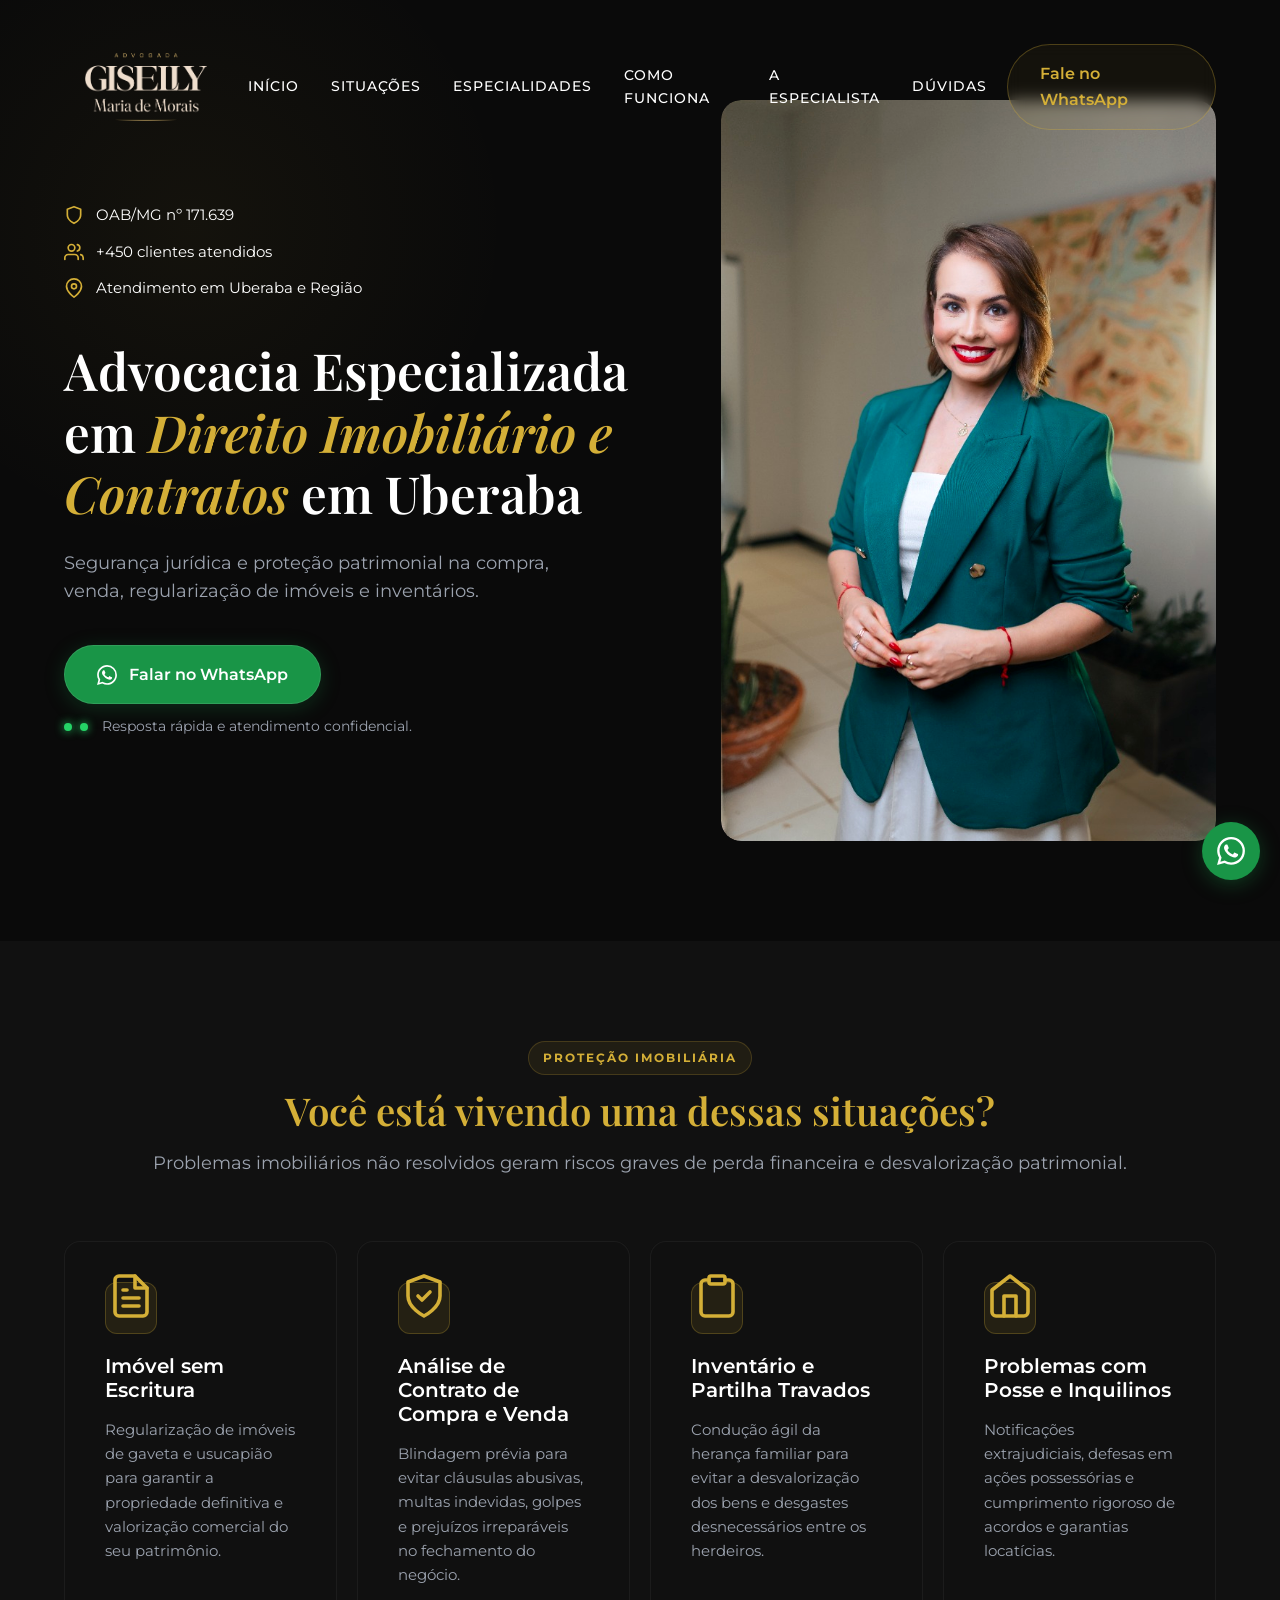
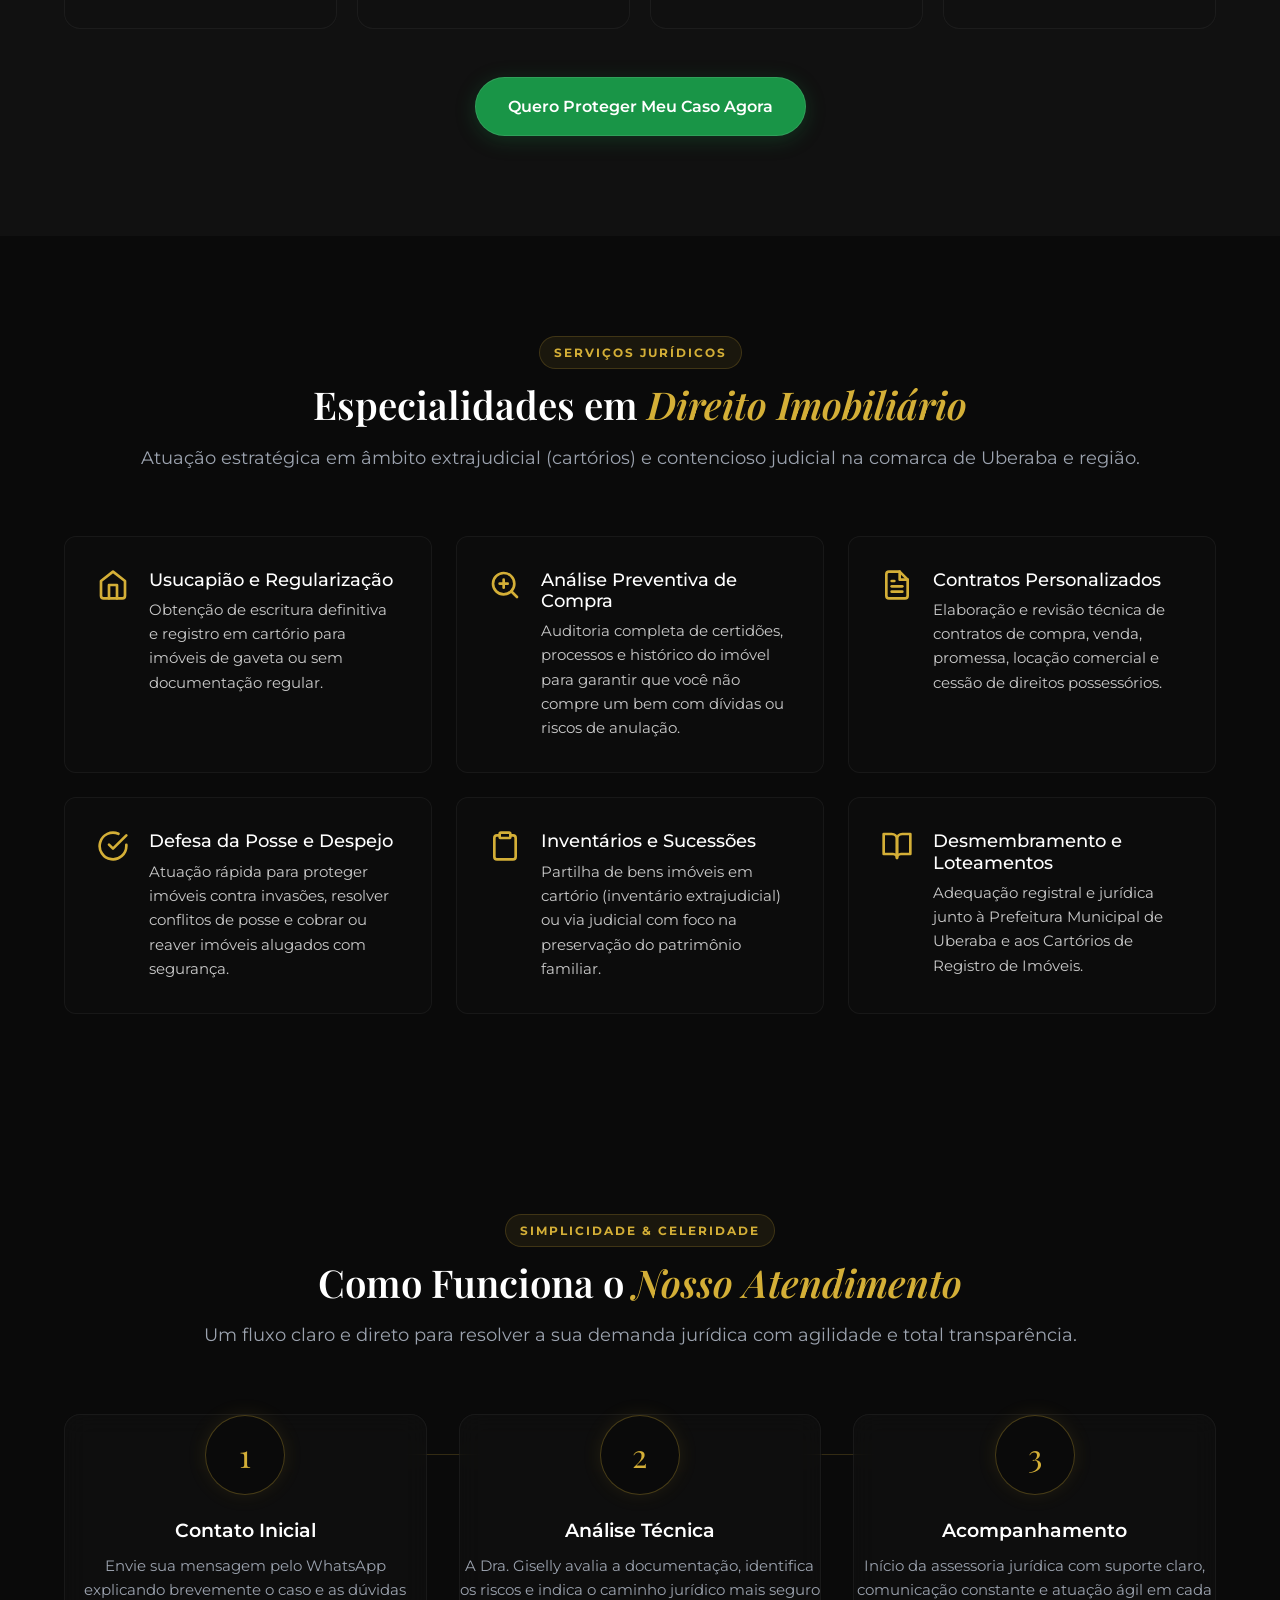
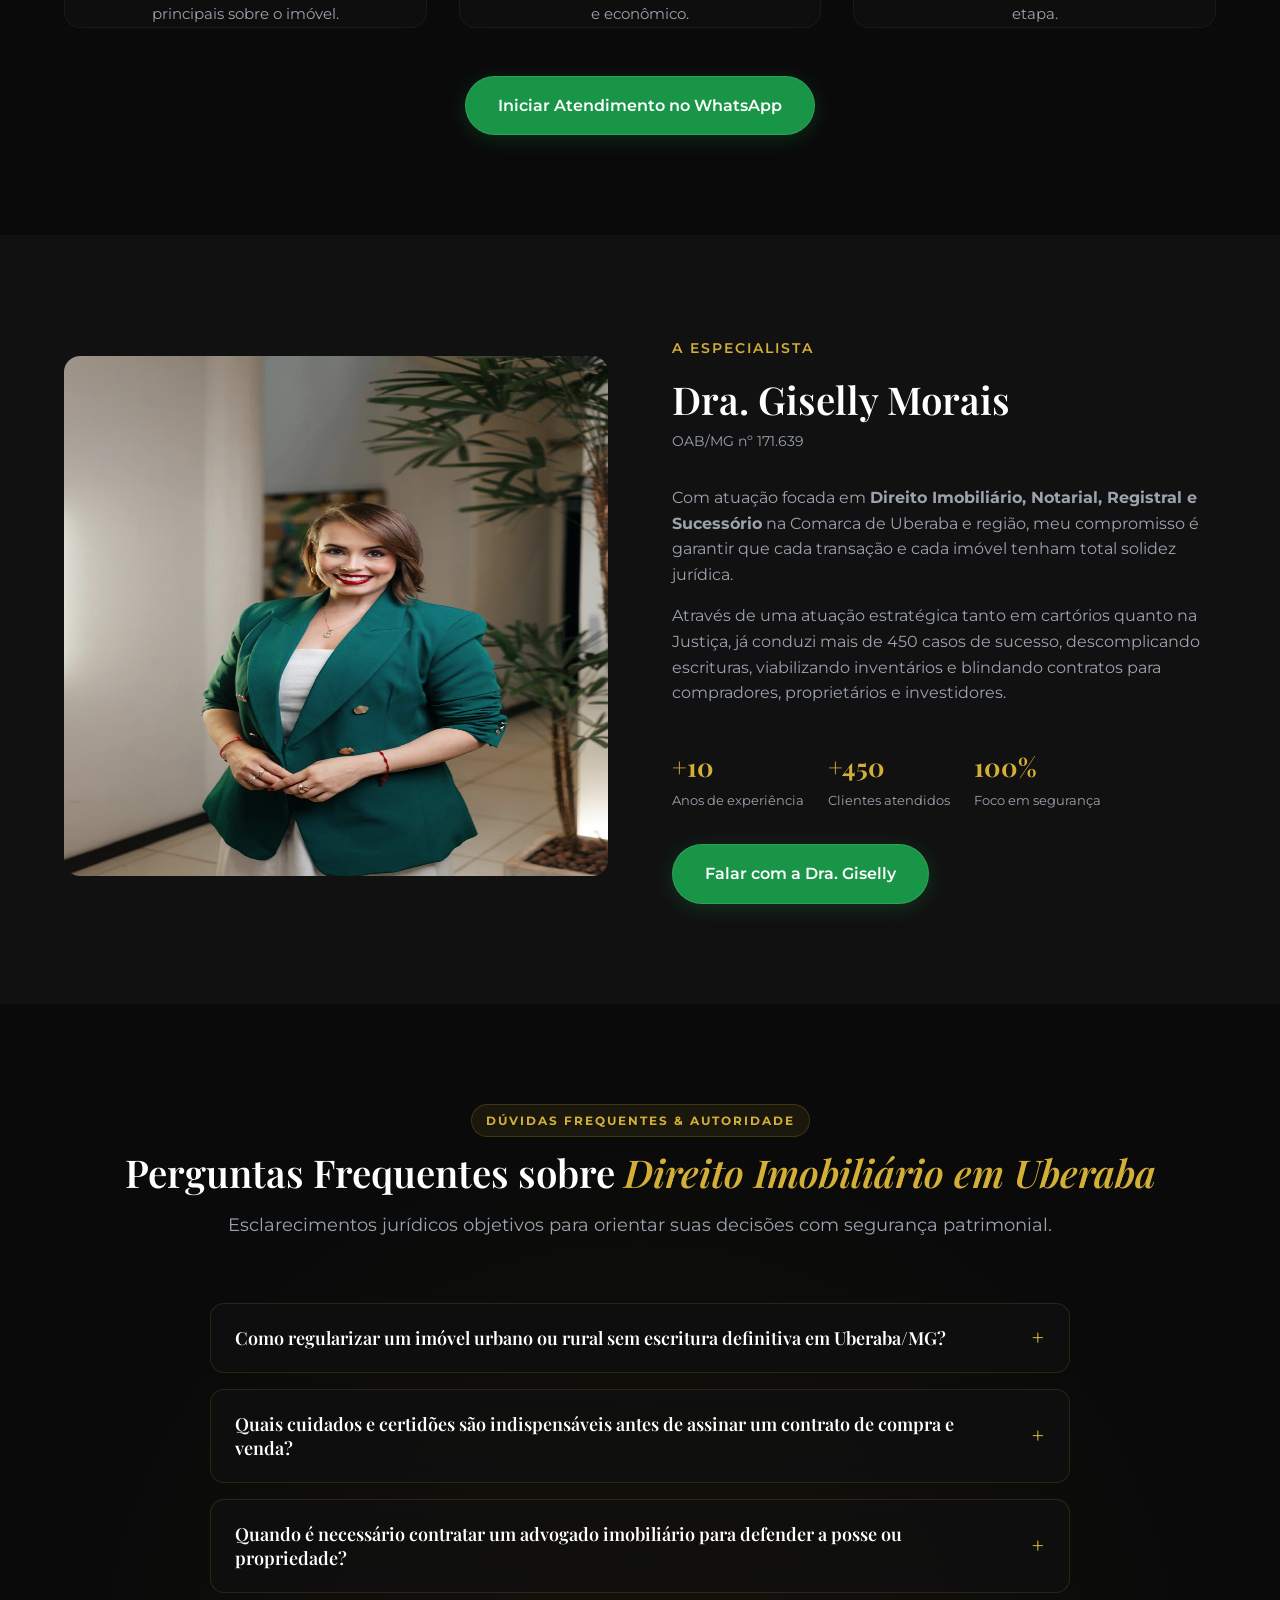
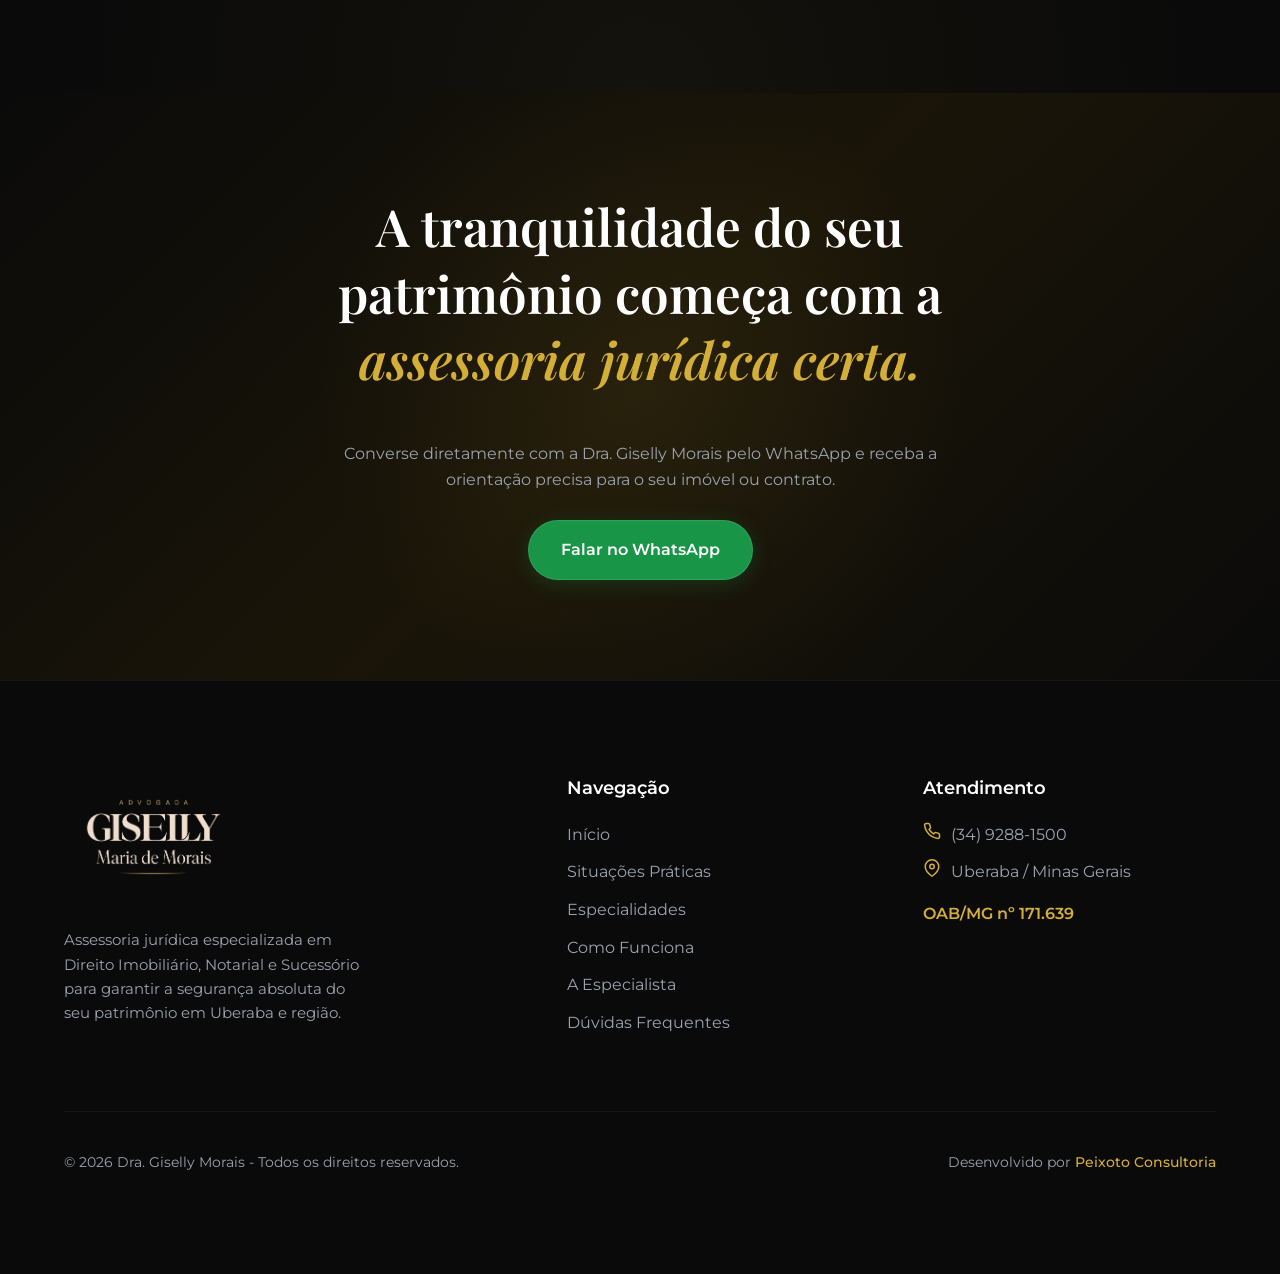
==== commit 18a68c71: "feat: nova landing page CRO + SEO semantico, FAQ GEO e melhorias de copy" ====
--- a/index.html
+++ b/index.html
@@ -257,15 +257,15 @@
                     <svg class="servico-icon" viewBox="0 0 24 24" fill="none" stroke="currentColor" stroke-width="2" stroke-linecap="round" stroke-linejoin="round"><path d="M3 9l9-7 9 7v11a2 2 0 0 1-2 2H5a2 2 0 0 1-2-2z"></path><polyline points="9 22 9 12 15 12 15 22"></polyline></svg>
                     <div class="servico-content">
                         <h3>Usucapião e Regularização</h3>
-                        <p>Obtenção da escritura definitiva e matrícula individualizada de imóveis urbanos e rurais pela via extrajudicial com celeridade.</p>
+                        <p>Obtenção de escritura definitiva e registro em cartório para imóveis de gaveta ou sem documentação regular.</p>
                     </div>
                 </div>
                 
                 <div class="servico-card fade-in-up">
                     <svg class="servico-icon" viewBox="0 0 24 24" fill="none" stroke="currentColor" stroke-width="2" stroke-linecap="round" stroke-linejoin="round"><circle cx="11" cy="11" r="8"></circle><line x1="21" y1="21" x2="16.65" y2="16.65"></line><line x1="11" y1="8" x2="11" y2="14"></line><line x1="8" y1="11" x2="14" y2="11"></line></svg>
                     <div class="servico-content">
-                        <h3>Due Diligence Imobiliária</h3>
-                        <p>Auditoria preventiva completa em certidões vintenárias, distribuidores e tributos para blindar sua compra contra fraudes e penhoras.</p>
+                        <h3>Análise Preventiva de Compra</h3>
+                        <p>Auditoria completa de certidões, processos e histórico do imóvel para garantir que você não compre um bem com dívidas ou riscos de anulação.</p>
                     </div>
                 </div>
                 
@@ -281,7 +281,7 @@
                     <svg class="servico-icon" viewBox="0 0 24 24" fill="none" stroke="currentColor" stroke-width="2" stroke-linecap="round" stroke-linejoin="round"><path d="M22 11.08V12a10 10 0 1 1-5.93-9.14"></path><polyline points="22 4 12 14.01 9 11.01"></polyline></svg>
                     <div class="servico-content">
                         <h3>Defesa da Posse e Despejo</h3>
-                        <p>Interposição de reintegração de posse, interdito proibitório, imissão na posse e cobrança de encargos locatícios em atraso.</p>
+                        <p>Atuação rápida para proteger imóveis contra invasões, resolver conflitos de posse e cobrar ou reaver imóveis alugados com segurança.</p>
                     </div>
                 </div>
                 
@@ -359,7 +359,7 @@
                 
                 <div class="sobre-bio">
                     <p>Com atuação focada em <strong>Direito Imobiliário, Notarial, Registral e Sucessório</strong> na Comarca de Uberaba e região, meu compromisso é garantir que cada transação e cada imóvel tenham total solidez jurídica.</p>
-                    <p>Através de uma advocacia consultiva e contenciosa de alto nível, já conduzi mais de 450 casos de sucesso, descomplicando escrituras, viabilizando inventários e blindando contratos para compradores, proprietários e investidores.</p>
+                    <p>Através de uma atuação estratégica tanto em cartórios quanto na Justiça, já conduzi mais de 450 casos de sucesso, descomplicando escrituras, viabilizando inventários e blindando contratos para compradores, proprietários e investidores.</p>
                 </div>
 
                 <div class="numeros-inline">
--- a/assets/premium-landing.css
+++ b/assets/premium-landing.css
@@ -287,9 +287,10 @@
 }
 
 /* Sections General */
-section {
+section, section[id] {
   padding: 100px 0;
   position: relative;
+  scroll-margin-top: 90px;
 }
 
 .section-header {
@@ -314,8 +315,22 @@
 
 .dores-grid {
   display: grid;
-  grid-template-columns: repeat(auto-fit, minmax(300px, 1fr));
-  gap: 32px;
+  grid-template-columns: repeat(auto-fit, minmax(250px, 1fr));
+  gap: 24px;
+}
+
+@media (min-width: 640px) and (max-width: 1023px) {
+  .dores-grid {
+    grid-template-columns: repeat(2, 1fr);
+    gap: 20px;
+  }
+}
+
+@media (min-width: 1024px) {
+  .dores-grid {
+    grid-template-columns: repeat(4, 1fr);
+    gap: 20px;
+  }
 }
 
 .dor-card {
